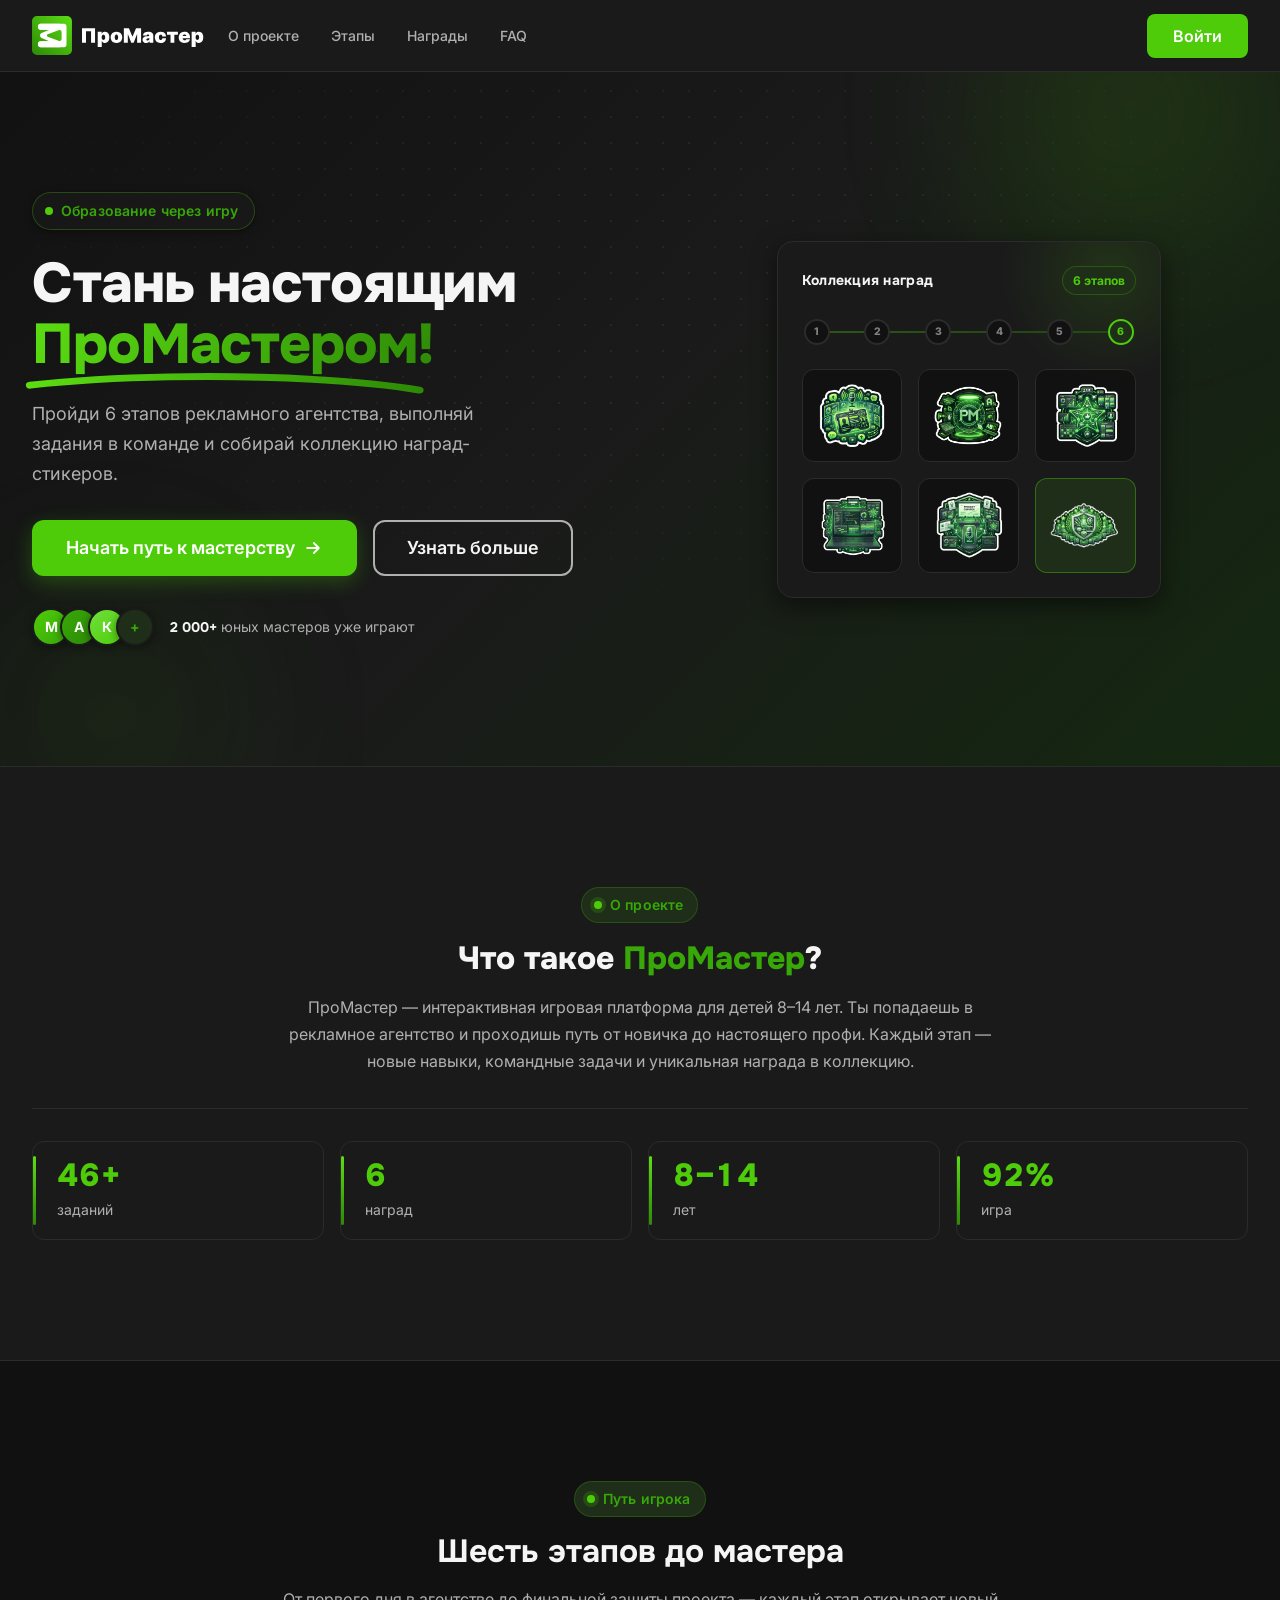
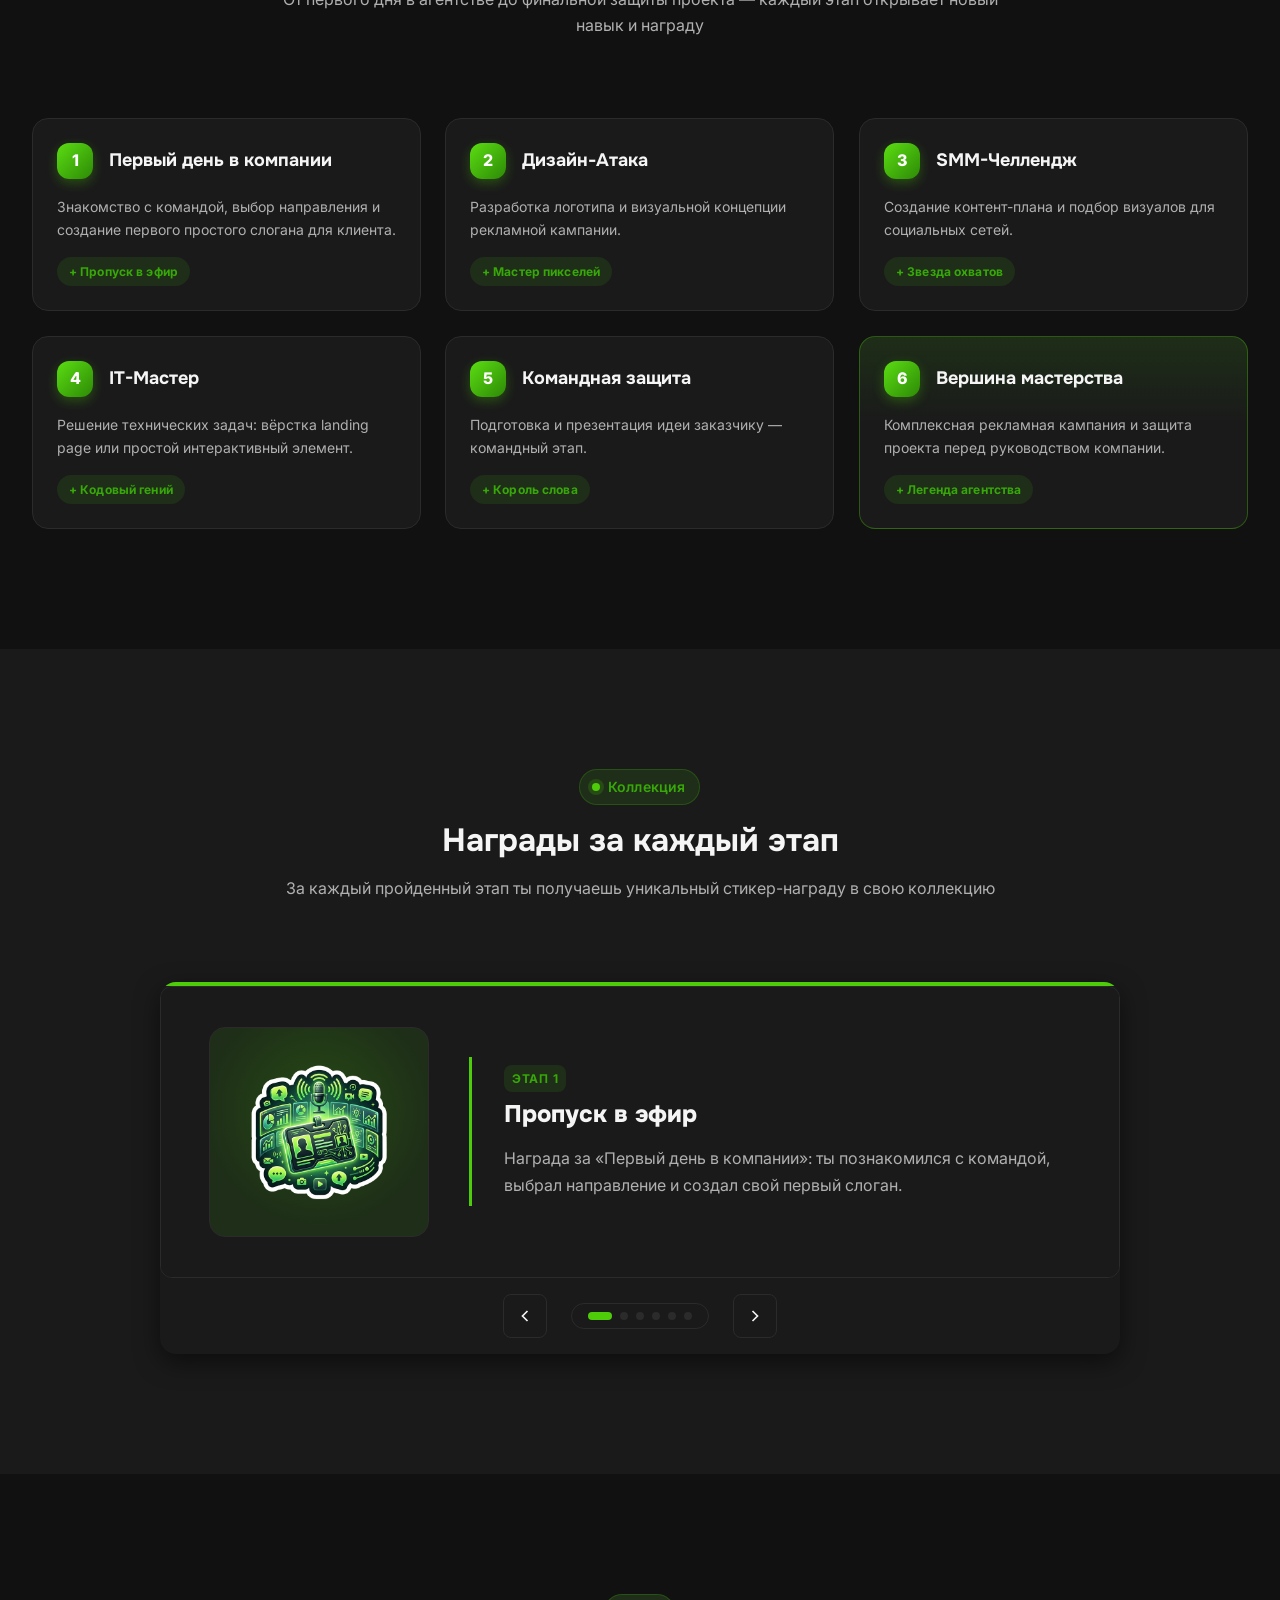
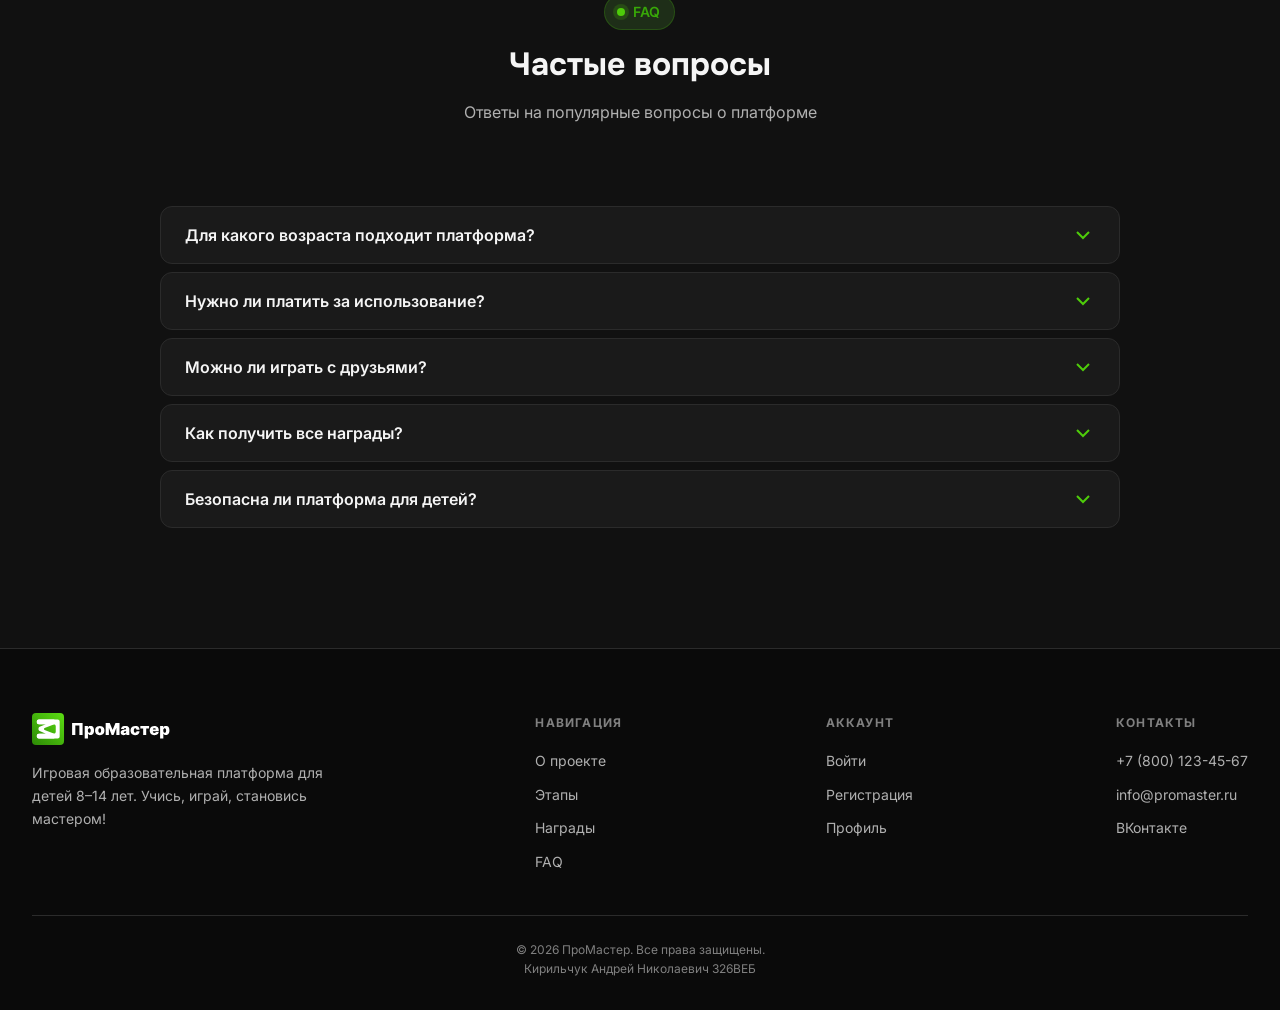
==== index.html @ 45073637 "fix: верстка" ====
<!DOCTYPE html>
<html lang="ru">
<head>
  <meta charset="UTF-8">
  <meta name="viewport" content="width=device-width, initial-scale=1.0">
  <link rel="icon" href="assets/images/favicon.svg" type="image/svg+xml">
  <title>ПроМастер — Игровая образовательная платформа</title>
  <link rel="stylesheet" href="css/style.css">
</head>
<body>

  <!-- Header -->
  <header class="header">
    <div class="container header__inner">
      <a href="index.html" class="header__logo">
        <img src="assets/images/logo.svg" alt="ПроМастер" class="header__logo-img" width="172" height="40">
      </a>

      <button class="burger" aria-label="Открыть меню">
        <span></span><span></span><span></span>
      </button>

      <nav class="header__nav">
        <ul class="header__nav-list">
          <li><a href="#about" class="header__nav-link">О проекте</a></li>
          <li><a href="#stages" class="header__nav-link">Этапы</a></li>
          <li><a href="#awards" class="header__nav-link">Награды</a></li>
          <li><a href="#faq" class="header__nav-link">FAQ</a></li>
        </ul>
        <div class="header__actions">
          <a href="login.html" class="btn btn--primary">Войти</a>
        </div>
      </nav>
    </div>
  </header>

  <!-- Hero -->
  <section class="hero">
    <div class="hero__bg" aria-hidden="true">
      <span class="hero__glow hero__glow--1"></span>
      <span class="hero__glow hero__glow--2"></span>
      <span class="hero__grid"></span>
    </div>
    <div class="container hero__inner">
      <div class="hero__content">
        <span class="hero__label animate-fade-in-up">
          <span class="hero__label-dot"></span>
          Образование через игру
        </span>
        <h1 class="hero__title animate-fade-in-up animate-delay-1">
          Стань настоящим
          <span class="hero__title-accent">
            ПроМастером!
            <svg class="hero__underline" viewBox="0 0 320 24" fill="none" xmlns="http://www.w3.org/2000/svg" aria-hidden="true" preserveAspectRatio="none">
              <path d="M5 15.5C72 6 158 4.5 230 9.5c30 2.1 60 5.5 85 11" stroke="url(#heroLine)" stroke-width="7" stroke-linecap="round"/>
              <defs>
                <linearGradient id="heroLine" x1="5" y1="12" x2="315" y2="12" gradientUnits="userSpaceOnUse">
                  <stop stop-color="#5BDD12"/>
                  <stop offset="1" stop-color="#2D8A06"/>
                </linearGradient>
              </defs>
            </svg>
          </span>
        </h1>
        <p class="hero__subtitle animate-fade-in-up animate-delay-2">Пройди 6 этапов рекламного агентства, выполняй задания в команде и собирай коллекцию наград-стикеров.</p>
        <div class="hero__cta animate-fade-in-up animate-delay-3">
          <a href="register.html" class="btn btn--primary btn--lg btn--shine">
            Начать путь к мастерству
            <svg class="btn__arrow" width="20" height="20" viewBox="0 0 24 24" fill="none" stroke="currentColor" stroke-width="2.2" stroke-linecap="round" stroke-linejoin="round"><path d="M5 12h14M13 6l6 6-6 6"/></svg>
          </a>
          <a href="#about" class="btn btn--outline-dark btn--lg">Узнать больше</a>
        </div>
        <div class="hero__trust animate-fade-in-up animate-delay-4">
          <div class="hero__avatars">
            <span class="hero__avatar" style="--i:0">М</span>
            <span class="hero__avatar" style="--i:1">А</span>
            <span class="hero__avatar" style="--i:2">К</span>
            <span class="hero__avatar" style="--i:3">+</span>
          </div>
          <p class="hero__trust-text"><strong>2 000+</strong> юных мастеров уже играют</p>
        </div>
      </div>

      <div class="hero__visual animate-fade-in-up animate-delay-3">
        <div class="hero-showcase" aria-hidden="true">
          <div class="hero-showcase__frame">
            <div class="hero-showcase__head">
              <span class="hero-showcase__label">Коллекция наград</span>
              <span class="hero-showcase__meta">6 этапов</span>
            </div>

            <div class="hero-showcase__path">
              <span class="hero-showcase__step">1</span>
              <span class="hero-showcase__step">2</span>
              <span class="hero-showcase__step">3</span>
              <span class="hero-showcase__step">4</span>
              <span class="hero-showcase__step">5</span>
              <span class="hero-showcase__step hero-showcase__step--final">6</span>
            </div>

            <div class="hero-showcase__grid">
              <div class="hero-showcase__item" style="--i:0">
                <img src="assets/rewards/broadcast-pass.png" alt="Пропуск в эфир" width="72" height="72">
              </div>
              <div class="hero-showcase__item" style="--i:1">
                <img src="assets/rewards/design-attack.png" alt="Мастер пикселей" width="72" height="72">
              </div>
              <div class="hero-showcase__item" style="--i:2">
                <img src="assets/rewards/smm-challenge.png" alt="Звезда охватов" width="72" height="72">
              </div>
              <div class="hero-showcase__item" style="--i:3">
                <img src="assets/rewards/it-master.png" alt="Кодовый гений" width="72" height="72">
              </div>
              <div class="hero-showcase__item" style="--i:4">
                <img src="assets/rewards/team-defanse.png" alt="Король слова" width="72" height="72">
              </div>
              <div class="hero-showcase__item hero-showcase__item--featured" style="--i:5">
                <img src="assets/rewards/pinnacle-master.png" alt="Легенда агентства" width="72" height="72">
              </div>
            </div>
          </div>
        </div>
      </div>
    </div>
  </section>

  <!-- About -->
  <section class="section about" id="about">
    <div class="container about__inner">
      <div class="section__header section__header--center about__header">
        <span class="eyebrow" data-reveal>
          <span class="eyebrow__dot"></span>
          О проекте
        </span>
        <h2 class="about__title" data-reveal>Что такое <span class="text-accent">ПроМастер</span>?</h2>
        <p class="about__text" data-reveal>ПроМастер — интерактивная игровая платформа для детей 8–14 лет. Ты попадаешь в рекламное агентство и проходишь путь от новичка до настоящего профи. Каждый этап — новые навыки, командные задачи и уникальная награда в коллекцию.</p>
      </div>
      <div class="about__stats">
        <div class="about__stat" data-reveal>
          <span class="about__stat-value" data-count="50" data-suffix="+">0</span>
          <span class="about__stat-label">заданий</span>
        </div>
        <div class="about__stat" data-reveal style="--d:1">
          <span class="about__stat-value" data-count="6">0</span>
          <span class="about__stat-label">наград</span>
        </div>
        <div class="about__stat" data-reveal style="--d:2">
          <span class="about__stat-value">8–14</span>
          <span class="about__stat-label">лет</span>
        </div>
        <div class="about__stat" data-reveal style="--d:3">
          <span class="about__stat-value" data-count="100" data-suffix="%">0</span>
          <span class="about__stat-label">игра</span>
        </div>
      </div>
    </div>
  </section>

  <!-- Stages -->
  <section class="section" id="stages">
    <div class="container">
      <div class="section__header section__header--center">
        <span class="eyebrow" data-reveal>
          <span class="eyebrow__dot"></span>
          Путь игрока
        </span>
        <h2 class="section__title" data-reveal>Шесть этапов до мастера</h2>
        <p class="section__subtitle" data-reveal>От первого дня в агентстве до финальной защиты проекта — каждый этап открывает новый навык и награду</p>
      </div>

      <div class="stages__grid">
        <article class="stage-card" data-reveal style="--d:0">
          <div class="stage-card__head">
            <span class="stage-card__number">1</span>
            <h3 class="stage-card__title">Первый день в компании</h3>
          </div>
          <p class="stage-card__text">Знакомство с командой, выбор направления и создание первого простого слогана для клиента.</p>
          <span class="stage-card__reward">+ Пропуск в эфир</span>
        </article>
        <article class="stage-card" data-reveal style="--d:1">
          <div class="stage-card__head">
            <span class="stage-card__number">2</span>
            <h3 class="stage-card__title">Дизайн-Атака</h3>
          </div>
          <p class="stage-card__text">Разработка логотипа и визуальной концепции рекламной кампании.</p>
          <span class="stage-card__reward">+ Мастер пикселей</span>
        </article>
        <article class="stage-card" data-reveal style="--d:2">
          <div class="stage-card__head">
            <span class="stage-card__number">3</span>
            <h3 class="stage-card__title">SMM-Челлендж</h3>
          </div>
          <p class="stage-card__text">Создание контент-плана и подбор визуалов для социальных сетей.</p>
          <span class="stage-card__reward">+ Звезда охватов</span>
        </article>
        <article class="stage-card" data-reveal style="--d:3">
          <div class="stage-card__head">
            <span class="stage-card__number">4</span>
            <h3 class="stage-card__title">IT-Мастер</h3>
          </div>
          <p class="stage-card__text">Решение технических задач: вёрстка landing page или простой интерактивный элемент.</p>
          <span class="stage-card__reward">+ Кодовый гений</span>
        </article>
        <article class="stage-card" data-reveal style="--d:4">
          <div class="stage-card__head">
            <span class="stage-card__number">5</span>
            <h3 class="stage-card__title">Командная защита</h3>
          </div>
          <p class="stage-card__text">Подготовка и презентация идеи заказчику — командный этап.</p>
          <span class="stage-card__reward">+ Король слова</span>
        </article>
        <article class="stage-card stage-card--final" data-reveal style="--d:5">
          <div class="stage-card__head">
            <span class="stage-card__number">6</span>
            <h3 class="stage-card__title">Вершина мастерства</h3>
          </div>
          <p class="stage-card__text">Комплексная рекламная кампания и защита проекта перед руководством компании.</p>
          <span class="stage-card__reward">+ Легенда агентства</span>
        </article>
      </div>
    </div>
  </section>

  <!-- Awards slider -->
  <section class="section awards" id="awards">
    <div class="container">
      <div class="section__header section__header--center">
        <span class="eyebrow" data-reveal>
          <span class="eyebrow__dot"></span>
          Коллекция
        </span>
        <h2 class="section__title" data-reveal>Награды за каждый этап</h2>
        <p class="section__subtitle" data-reveal>За каждый пройденный этап ты получаешь уникальный стикер-награду в свою коллекцию</p>
      </div>

      <div class="awards__frame">
        <div class="awards__slider">
          <div class="awards__track">
          <div class="award-slide">
            <div class="award-slide__sticker">
              <img src="assets/rewards/broadcast-pass.png" alt="Пропуск в эфир" class="award-slide__image" width="160" height="160">
            </div>
            <div class="award-slide__content">
              <span class="award-slide__label">Этап 1</span>
              <h3 class="award-slide__title">Пропуск в эфир</h3>
              <p class="award-slide__desc">Награда за «Первый день в компании»: ты познакомился с командой, выбрал направление и создал свой первый слоган.</p>
            </div>
          </div>
          <div class="award-slide">
            <div class="award-slide__sticker">
              <img src="assets/rewards/design-attack.png" alt="Мастер пикселей" class="award-slide__image" width="160" height="160">
            </div>
            <div class="award-slide__content">
              <span class="award-slide__label">Этап 2</span>
              <h3 class="award-slide__title">Мастер пикселей</h3>
              <p class="award-slide__desc">Награда за «Дизайн-Атаку»: логотип готов, визуальная концепция кампании собрана — ты настоящий дизайнер!</p>
            </div>
          </div>
          <div class="award-slide">
            <div class="award-slide__sticker">
              <img src="assets/rewards/smm-challenge.png" alt="Звезда охватов" class="award-slide__image" width="160" height="160">
            </div>
            <div class="award-slide__content">
              <span class="award-slide__label">Этап 3</span>
              <h3 class="award-slide__title">Звезда охватов</h3>
              <p class="award-slide__desc">Награда за «SMM-Челлендж»: контент-план составлен, визуалы подобраны — соцсети клиента в надёжных руках.</p>
            </div>
          </div>
          <div class="award-slide">
            <div class="award-slide__sticker">
              <img src="assets/rewards/it-master.png" alt="Кодовый гений" class="award-slide__image" width="160" height="160">
            </div>
            <div class="award-slide__content">
              <span class="award-slide__label">Этап 4</span>
              <h3 class="award-slide__title">Кодовый гений</h3>
              <p class="award-slide__desc">Награда за «IT-Мастер»: landing page свёрстан или интерактив работает — техническая задача выполнена на отлично.</p>
            </div>
          </div>
          <div class="award-slide">
            <div class="award-slide__sticker">
              <img src="assets/rewards/team-defanse.png" alt="Король слова" class="award-slide__image" width="160" height="160">
            </div>
            <div class="award-slide__content">
              <span class="award-slide__label">Этап 5</span>
              <h3 class="award-slide__title">Король слова</h3>
              <p class="award-slide__desc">Награда за «Командную защиту»: идея представлена заказчику уверенно и убедительно — команда гордится тобой!</p>
            </div>
          </div>
          <div class="award-slide">
            <div class="award-slide__sticker">
              <img src="assets/rewards/pinnacle-master.png" alt="Легенда агентства" class="award-slide__image" width="160" height="160">
            </div>
            <div class="award-slide__content">
              <span class="award-slide__label">Этап 6</span>
              <h3 class="award-slide__title">Легенда агентства</h3>
              <p class="award-slide__desc">Главная награда за «Вершину мастерства»: комплексная кампания защищена — ты настоящий профи агентства!</p>
            </div>
          </div>
        </div>
        </div>

        <div class="awards__controls">
          <button class="awards__btn awards__btn--prev" aria-label="Предыдущая награда">
            <svg width="20" height="20" viewBox="0 0 24 24" fill="none" stroke="currentColor" stroke-width="2"><path d="M15 18l-6-6 6-6"/></svg>
          </button>
          <div class="awards__dots">
            <button class="awards__dot active" aria-label="Награда 1"></button>
            <button class="awards__dot" aria-label="Награда 2"></button>
            <button class="awards__dot" aria-label="Награда 3"></button>
            <button class="awards__dot" aria-label="Награда 4"></button>
            <button class="awards__dot" aria-label="Награда 5"></button>
            <button class="awards__dot" aria-label="Награда 6"></button>
          </div>
          <button class="awards__btn awards__btn--next" aria-label="Следующая награда">
            <svg width="20" height="20" viewBox="0 0 24 24" fill="none" stroke="currentColor" stroke-width="2"><path d="M9 18l6-6-6-6"/></svg>
          </button>
        </div>
      </div>
    </div>
  </section>

  <!-- FAQ -->
  <section class="section" id="faq">
    <div class="container">
      <div class="section__header section__header--center">
        <span class="eyebrow" data-reveal>
          <span class="eyebrow__dot"></span>
          FAQ
        </span>
        <h2 class="section__title" data-reveal>Частые вопросы</h2>
        <p class="section__subtitle" data-reveal>Ответы на популярные вопросы о платформе</p>
      </div>
      <div class="faq__list">
        <div class="faq__item">
          <button class="faq__question">
            Для какого возраста подходит платформа?
            <svg class="faq__icon" viewBox="0 0 24 24" fill="none" stroke="currentColor" stroke-width="2"><path d="M6 9l6 6 6-6"/></svg>
          </button>
          <div class="faq__answer">
            <div class="faq__answer-inner">ПроМастер разработан для детей от 8 до 14 лет. Задания адаптированы под разный уровень сложности.</div>
          </div>
        </div>
        <div class="faq__item">
          <button class="faq__question">
            Нужно ли платить за использование?
            <svg class="faq__icon" viewBox="0 0 24 24" fill="none" stroke="currentColor" stroke-width="2"><path d="M6 9l6 6 6-6"/></svg>
          </button>
          <div class="faq__answer">
            <div class="faq__answer-inner">Базовый доступ бесплатный — все 6 этапов и награды доступны без оплаты. Дополнительные материалы могут быть платными.</div>
          </div>
        </div>
        <div class="faq__item">
          <button class="faq__question">
            Можно ли играть с друзьями?
            <svg class="faq__icon" viewBox="0 0 24 24" fill="none" stroke="currentColor" stroke-width="2"><path d="M6 9l6 6 6-6"/></svg>
          </button>
          <div class="faq__answer">
            <div class="faq__answer-inner">Да! Вы можете соревноваться с друзьями, сравнивать коллекции наград и проходить этапы вместе.</div>
          </div>
        </div>
        <div class="faq__item">
          <button class="faq__question">
            Как получить все награды?
            <svg class="faq__icon" viewBox="0 0 24 24" fill="none" stroke="currentColor" stroke-width="2"><path d="M6 9l6 6 6-6"/></svg>
          </button>
          <div class="faq__answer">
            <div class="faq__answer-inner">Пройдите все 6 этапов и выполните финальное задание. За каждый этап вы получаете уникальную награду-стикер.</div>
          </div>
        </div>
        <div class="faq__item">
          <button class="faq__question">
            Безопасна ли платформа для детей?
            <svg class="faq__icon" viewBox="0 0 24 24" fill="none" stroke="currentColor" stroke-width="2"><path d="M6 9l6 6 6-6"/></svg>
          </button>
          <div class="faq__answer">
            <div class="faq__answer-inner">Абсолютно. Мы не собираем лишних данных, весь контент проверен педагогами, а общение модерируется.</div>
          </div>
        </div>
      </div>
    </div>
  </section>

  <!-- Footer -->
  <footer class="footer">
    <div class="container">
      <div class="footer__inner">
        <div class="footer__brand">
          <a href="index.html" class="footer__logo">
            <img src="assets/images/logo.svg" alt="ПроМастер" class="footer__logo-img" width="138" height="32">
          </a>
          <p class="footer__desc">Игровая образовательная платформа для детей 8–14 лет. Учись, играй, становись мастером!</p>
        </div>
        <div class="footer__col">
          <div class="footer__heading">Навигация</div>
          <ul class="footer__links">
            <li><a href="index.html#about" class="footer__link">О проекте</a></li>
            <li><a href="index.html#stages" class="footer__link">Этапы</a></li>
            <li><a href="index.html#awards" class="footer__link">Награды</a></li>
            <li><a href="index.html#faq" class="footer__link">FAQ</a></li>
          </ul>
        </div>
        <div class="footer__col">
          <div class="footer__heading">Аккаунт</div>
          <ul class="footer__links">
            <li><a href="login.html" class="footer__link">Войти</a></li>
            <li><a href="register.html" class="footer__link">Регистрация</a></li>
            <li><a href="profile.html" class="footer__link">Профиль</a></li>
          </ul>
        </div>
        <div class="footer__col">
          <div class="footer__heading">Контакты</div>
          <ul class="footer__links footer__contacts">
            <li><a href="tel:+78001234567" class="footer__link">+7 (800) 123-45-67</a></li>
            <li><a href="mailto:info@promaster.ru" class="footer__link">info@promaster.ru</a></li>
            <li><a href="#" class="footer__link">ВКонтакте</a></li>
          </ul>
        </div>
      </div>
      <div class="footer__bottom">
        <p class="footer__copyright">&copy; 2026 ПроМастер. Все права защищены.</p>
        <p class="footer__author">Кирильчук Андрей Николаевич 326ВЕБ</p>
      </div>
    </div>
  </footer>

  <script src="js/header.js"></script>
  <script src="js/main.js"></script>
</body>
</html>
---- css/style.css ----
﻿@import url('https://fonts.googleapis.com/css2?family=Inter:wght@400;500;600&family=Onest:wght@600;700;800&display=swap');

/* ===== variables.css ===== */
:root {
  /* Brand — inspired by pro.firpo.ru */
  --color-primary: #4ECC0A;
  --color-primary-dark: #38A808;
  --color-primary-darker: #2D8A06;
  --color-primary-light: #1E2E18;
  --color-primary-muted: #C5EDAB;

  --color-secondary: #1A1A1A;
  --color-dark: #1A1A1A;
  --color-dark-soft: #2B2B2B;
  --color-dark-muted: #3D3D3D;

  /* Legacy aliases */
  --color-green: #4ECC0A;
  --color-accent: #2D8A06;
  --color-accent-hover: #1F6B04;
  --color-purple: #5B8C3E;

  --color-admin-green: #4ECC0A;

  /* Theme */
  --bg-body: #111111;
  --bg-card: #1A1A1A;
  --bg-hero: linear-gradient(135deg, #111111 0%, #1A1A1A 50%, #142810 100%);
  --bg-dark-section: #0A0A0A;
  --text-primary: #F5F5F5;
  --text-secondary: #B0B0B0;
  --text-muted: #808080;
  --text-on-primary: #FFFFFF;
  --text-on-dark: #FFFFFF;
  --border-color: #2B2B2B;
  --border-dark: #2B2B2B;
  --shadow-sm: 0 2px 8px rgba(0, 0, 0, 0.4);
  --shadow-md: 0 8px 24px rgba(0, 0, 0, 0.5);
  --shadow-lg: 0 16px 48px rgba(0, 0, 0, 0.6);
  --shadow-green: 0 8px 24px rgba(78, 204, 10, 0.2);
  --header-bg: #1A1A1A;
  --overlay: rgba(26, 26, 26, 0.55);

  /* Spacing (8px grid) */
  --space-1: 8px;
  --space-2: 16px;
  --space-3: 24px;
  --space-4: 32px;
  --space-5: 40px;
  --space-6: 48px;
  --space-8: 64px;
  --space-10: 80px;
  --section-gap: 120px;

  /* Border radius */
  --radius-sm: 8px;
  --radius-md: 12px;
  --radius-lg: 16px;
  --radius-full: 9999px;

  /* Typography */
  --font-family-body: 'Inter', system-ui, -apple-system, sans-serif;
  --font-family-heading: 'Onest', 'Inter', system-ui, sans-serif;
  --font-family: var(--font-family-body);
  --font-size-xs: 0.75rem;
  --font-size-sm: 0.875rem;
  --font-size-base: 1rem;
  --font-size-lg: 1.125rem;
  --font-size-xl: 1.25rem;
  --font-size-2xl: 1.5rem;
  --font-size-3xl: 2rem;
  --font-size-4xl: 2.5rem;
  --font-size-5xl: 3rem;

  /* Transitions */
  --transition: all 0.3s ease;

  /* Layout */
  --container-max: 1440px;
  --header-height: 72px;
  --sidebar-width: 260px;
}

/* ===== base.css ===== */

*,
*::before,
*::after {
  box-sizing: border-box;
  margin: 0;
  padding: 0;
}

html {
  scroll-behavior: smooth;
  font-size: 16px;
  -webkit-text-size-adjust: 100%;
}

body {
  font-family: var(--font-family-body);
  font-size: var(--font-size-base);
  line-height: 1.6;
  color: var(--text-primary);
  background-color: var(--bg-body);
  transition: background-color 0.3s ease, color 0.3s ease;
  overflow-x: hidden;
  min-height: 100vh;
}

img,
svg {
  display: block;
  max-width: 100%;
  height: auto;
}

a {
  color: var(--color-primary);
  text-decoration: none;
  transition: var(--transition);
}

a:hover {
  color: var(--color-primary-dark);
}

ul,
ol {
  list-style: none;
}

button {
  font-family: inherit;
  cursor: pointer;
  border: none;
  background: none;
}

input,
textarea,
select {
  font-family: inherit;
  font-size: inherit;
}

h1, h2, h3, h4, h5, h6,
[class$="__title"],
[class*="__stat-value"],
[class*="__level"],
[class*="__logo"],
[class*="__greeting"],
[class*="__chip"],
.hero__trust-text strong {
  font-family: var(--font-family-heading);
}

h1, h2, h3, h4, h5, h6 {
  line-height: 1.2;
  font-weight: 700;
}

h1 { font-size: var(--font-size-4xl); }
h2 { font-size: var(--font-size-3xl); }
h3 { font-size: var(--font-size-2xl); }
h4 { font-size: var(--font-size-xl); }

.container {
  width: 100%;
  max-width: var(--container-max);
  margin-left: auto;
  margin-right: auto;
  padding-left: var(--space-2);
  padding-right: var(--space-2);
}

@media (min-width: 768px) {
  .container {
    padding-left: var(--space-3);
    padding-right: var(--space-3);
  }
}

@media (min-width: 1024px) {
  .container {
    padding-left: var(--space-4);
    padding-right: var(--space-4);
  }
}

.section {
  padding-top: var(--section-gap);
  padding-bottom: var(--section-gap);
}

.section__title {
  text-align: center;
  margin-bottom: var(--space-2);
  color: var(--text-primary);
}

.section__subtitle {
  text-align: center;
  color: var(--text-secondary);
  margin-bottom: var(--space-5);
  max-width: 720px;
  margin-left: auto;
  margin-right: auto;
}

.section__header {
  width: 100%;
  margin-bottom: var(--space-5);
}

.sr-only {
  position: absolute;
  width: 1px;
  height: 1px;
  padding: 0;
  margin: -1px;
  overflow: hidden;
  clip: rect(0, 0, 0, 0);
  white-space: nowrap;
  border: 0;
}

@keyframes fadeInUp {
  from {
    opacity: 0;
    transform: translateY(32px);
  }
  to {
    opacity: 1;
    transform: translateY(0);
  }
}

@keyframes fadeIn {
  from { opacity: 0; }
  to { opacity: 1; }
}

@keyframes slideInLeft {
  from {
    opacity: 0;
    transform: translateX(-24px);
  }
  to {
    opacity: 1;
    transform: translateX(0);
  }
}

.animate-fade-in-up {
  animation: fadeInUp 0.8s ease forwards;
}

.animate-delay-1 { animation-delay: 0.15s; opacity: 0; }
.animate-delay-2 { animation-delay: 0.3s; opacity: 0; }
.animate-delay-3 { animation-delay: 0.45s; opacity: 0; }
.animate-delay-4 { animation-delay: 0.6s; opacity: 0; }

/* Section header centering helper */
.section__header--center {
  display: flex;
  flex-direction: column;
  align-items: center;
  text-align: center;
}

/* Eyebrow label вЂ” reused across sections for rhythm */
.eyebrow {
  display: inline-flex;
  align-items: center;
  gap: var(--space-1);
  margin-bottom: var(--space-2);
  padding: 6px 14px 6px 12px;
  border-radius: var(--radius-full);
  background-color: var(--color-primary-light);
  border: 1px solid color-mix(in srgb, var(--color-primary) 22%, transparent);
  font-size: var(--font-size-sm);
  font-weight: 600;
  letter-spacing: 0.01em;
  color: var(--color-primary-dark);
}

.eyebrow__dot {
  width: 8px;
  height: 8px;
  border-radius: var(--radius-full);
  background-color: var(--color-primary);
  box-shadow: 0 0 0 4px color-mix(in srgb, var(--color-primary) 18%, transparent);
}

/* Brand accent text */
.text-accent {
  color: var(--color-primary-dark);
}

/* Scroll reveal */
[data-reveal] {
  opacity: 0;
  transform: translateY(22px);
  transition: opacity 0.7s cubic-bezier(0.22, 1, 0.36, 1),
              transform 0.7s cubic-bezier(0.22, 1, 0.36, 1);
  transition-delay: calc(var(--d, 0) * 70ms);
  will-change: opacity, transform;
}

[data-reveal].is-visible {
  opacity: 1;
  transform: translateY(0);
}

@media (prefers-reduced-motion: reduce) {
  *,
  *::before,
  *::after {
    animation-duration: 0.001ms !important;
    animation-iteration-count: 1 !important;
    transition-duration: 0.001ms !important;
    scroll-behavior: auto !important;
  }

  [data-reveal] {
    opacity: 1;
    transform: none;
  }
}

/* ===== components.css ===== */
/* Buttons */
.btn {
  display: inline-flex;
  align-items: center;
  justify-content: center;
  gap: var(--space-1);
  padding: var(--space-1) var(--space-3);
  min-height: 44px;
  min-width: 44px;
  border-radius: var(--radius-sm);
  font-size: var(--font-size-base);
  font-weight: 600;
  line-height: 1;
  transition: var(--transition);
  cursor: pointer;
  border: 2px solid transparent;
  white-space: nowrap;
}

.btn--primary {
  background-color: var(--color-primary);
  color: var(--text-on-primary);
}

.btn--primary:hover {
  background-color: var(--color-primary-dark);
  color: var(--text-on-primary);
}

.btn--accent,
.btn--secondary-green {
  background-color: var(--color-primary-darker);
  color: var(--text-on-primary);
}

.btn--accent:hover,
.btn--secondary-green:hover {
  background-color: var(--color-accent-hover);
  color: var(--text-on-primary);
}

.btn--dark {
  background-color: var(--color-dark);
  color: var(--text-on-dark);
}

.btn--dark:hover {
  background-color: var(--color-dark-soft);
  color: var(--text-on-dark);
}

.btn--outline {
  background: var(--color-secondary);
  border-color: var(--color-primary);
  color: var(--color-primary);
}

.btn--outline:hover {
  background-color: var(--color-primary-light);
  border-color: var(--color-primary-dark);
  color: var(--color-primary-dark);
}

.btn--outline-dark {
  background: transparent;
  border-color: var(--text-secondary);
  color: var(--text-primary);
}

.btn--outline-dark:hover {
  background-color: var(--color-primary-dark);
  border-color: var(--color-primary-dark);
  color: var(--text-on-primary);
}

.btn--ghost {
  background: transparent;
  color: var(--text-secondary);
}

.btn--ghost:hover {
  color: var(--color-primary);
  background-color: var(--color-primary-light);
}

.btn--lg {
  padding: var(--space-2) var(--space-4);
  font-size: var(--font-size-lg);
  border-radius: var(--radius-md);
}

/* Arrow micro-interaction */
.btn__arrow {
  transition: transform 0.3s cubic-bezier(0.22, 1, 0.36, 1);
}

.btn:hover .btn__arrow {
  transform: translateX(4px);
}

/* Primary CTA: lift + brand glow + light sweep */
.btn--primary.btn--lg {
  position: relative;
  overflow: hidden;
  box-shadow: 0 6px 20px rgba(78, 204, 10, 0.28);
}

.btn--primary.btn--lg:hover {
  transform: translateY(-2px);
  box-shadow: 0 12px 30px rgba(78, 204, 10, 0.38);
}

.btn--primary.btn--lg:active {
  transform: translateY(0);
}

.btn--shine::after {
  content: '';
  position: absolute;
  top: 0;
  left: -120%;
  width: 60%;
  height: 100%;
  background: linear-gradient(100deg, transparent, rgba(255, 255, 255, 0.45), transparent);
  transform: skewX(-18deg);
  transition: left 0.6s ease;
  pointer-events: none;
}

.btn--shine:hover::after {
  left: 140%;
}

.btn--sm {
  padding: 6px var(--space-2);
  font-size: var(--font-size-sm);
  min-height: 36px;
}

.btn--admin {
  background-color: var(--color-primary);
  color: var(--text-on-primary);
}

.btn--admin:hover {
  background-color: var(--color-primary-dark);
  color: var(--text-on-primary);
}

/* Cards */
.card {
  background-color: var(--bg-card);
  border-radius: var(--radius-md);
  border: 1px solid var(--border-color);
  box-shadow: var(--shadow-sm);
  transition: var(--transition);
  overflow: hidden;
}

.card:hover {
  transform: translateY(-4px);
  box-shadow: var(--shadow-md);
}

/* Form elements */
.form-group {
  margin-bottom: var(--space-2);
}

.form-label {
  display: block;
  margin-bottom: var(--space-1);
  font-weight: 600;
  font-size: var(--font-size-sm);
  color: var(--text-primary);
}

.form-input {
  width: 100%;
  padding: var(--space-1) var(--space-2);
  min-height: 44px;
  border: 2px solid var(--border-color);
  border-radius: var(--radius-sm);
  background-color: var(--bg-card);
  color: var(--text-primary);
  transition: var(--transition);
}

.form-input:focus {
  outline: none;
  border-color: var(--color-primary);
  box-shadow: 0 0 0 3px rgba(78, 204, 10, 0.15);
}

.form-input--accent:focus {
  border-color: var(--color-primary-dark);
  box-shadow: 0 0 0 3px rgba(78, 204, 10, 0.2);
}

.form-input::placeholder {
  color: var(--text-muted);
}

/* Badge */
.badge {
  display: inline-flex;
  align-items: center;
  padding: 4px var(--space-1);
  border-radius: var(--radius-full);
  font-size: var(--font-size-xs);
  font-weight: 600;
}

.badge--green {
  background-color: rgba(78, 204, 10, 0.12);
  color: var(--color-primary-dark);
}

.badge--orange,
.badge--muted {
  background-color: rgba(26, 26, 26, 0.08);
  color: var(--color-dark-muted);
}

.badge--purple {
  background-color: rgba(91, 140, 62, 0.15);
  color: #5B8C3E;
}

.badge--admin {
  background-color: rgba(78, 204, 10, 0.15);
  color: var(--color-admin-green);
}

/* Modal */
.modal-overlay {
  position: fixed;
  inset: 0;
  background-color: var(--overlay);
  z-index: 1000;
  display: flex;
  align-items: center;
  justify-content: center;
  padding: var(--space-2);
  opacity: 0;
  visibility: hidden;
  transition: var(--transition);
}

.modal-overlay.active {
  opacity: 1;
  visibility: visible;
}

.modal {
  background-color: var(--bg-card);
  border-radius: var(--radius-lg);
  padding: var(--space-4);
  width: 100%;
  max-width: 480px;
  box-shadow: var(--shadow-lg);
  transform: translateY(16px);
  transition: var(--transition);
  position: relative;
}

.modal-overlay.active .modal {
  transform: translateY(0);
}

.modal__close {
  position: absolute;
  top: var(--space-2);
  right: var(--space-2);
  width: 44px;
  height: 44px;
  display: flex;
  align-items: center;
  justify-content: center;
  border-radius: var(--radius-sm);
  color: var(--text-muted);
  transition: var(--transition);
}

.modal__close:hover {
  background-color: var(--color-primary-light);
  color: var(--text-primary);
}

.modal__title {
  margin-bottom: var(--space-3);
  padding-right: var(--space-5);
}

/* File upload zone */
.file-upload {
  border: 2px dashed var(--border-color);
  border-radius: var(--radius-md);
  padding: var(--space-4);
  text-align: center;
  cursor: pointer;
  transition: var(--transition);
  min-height: 120px;
  display: flex;
  flex-direction: column;
  align-items: center;
  justify-content: center;
  gap: var(--space-1);
}

.file-upload:hover {
  border-color: var(--color-primary);
  background-color: var(--color-primary-light);
}

.file-upload__icon {
  width: 48px;
  height: 48px;
  color: var(--text-muted);
}

.file-upload__text {
  font-size: var(--font-size-sm);
  color: var(--text-secondary);
}

/* Table */
.table-wrapper {
  overflow-x: auto;
  border-radius: var(--radius-md);
  border: 1px solid var(--border-color);
}

.data-table {
  width: 100%;
  border-collapse: collapse;
  background-color: var(--bg-card);
}

.data-table th,
.data-table td {
  padding: var(--space-2);
  text-align: left;
  border-bottom: 1px solid var(--border-color);
}

.data-table th {
  background-color: var(--color-primary-light);
  font-weight: 600;
  font-size: var(--font-size-sm);
  color: var(--text-primary);
  white-space: nowrap;
}

.data-table tr:last-child td {
  border-bottom: none;
}

.data-table tr:hover td {
  background-color: var(--color-primary-light);
}

@media (max-width: 767px) {
  .data-table--responsive thead {
    display: none;
  }

  .data-table--responsive tbody tr {
    display: block;
    margin-bottom: var(--space-2);
    border: 1px solid var(--border-color);
    border-radius: var(--radius-md);
    padding: var(--space-2);
    background-color: var(--bg-card);
  }

  .data-table--responsive tbody td {
    display: flex;
    justify-content: space-between;
    align-items: center;
    padding: var(--space-1) 0;
    border-bottom: 1px solid var(--border-color);
  }

  .data-table--responsive tbody td:last-child {
    border-bottom: none;
  }

  .data-table--responsive tbody td::before {
    content: attr(data-label);
    font-weight: 600;
    font-size: var(--font-size-sm);
    color: var(--text-secondary);
    margin-right: var(--space-2);
  }
}

/* Burger */
.burger {
  display: none;
  flex-direction: column;
  justify-content: center;
  gap: 5px;
  width: 44px;
  height: 44px;
  padding: 10px;
  border-radius: var(--radius-sm);
  transition: var(--transition);
}

.burger span {
  display: block;
  width: 100%;
  height: 2px;
  background-color: var(--text-primary);
  border-radius: 2px;
  transition: var(--transition);
}

.burger.active span:nth-child(1) {
  transform: translateY(7px) rotate(45deg);
}

.burger.active span:nth-child(2) {
  opacity: 0;
}

.burger.active span:nth-child(3) {
  transform: translateY(-7px) rotate(-45deg);
}

@media (max-width: 1023px) {
  .burger {
    display: flex;
  }
}

/* Footer */
.footer {
  padding: var(--space-8) 0 var(--space-4);
  background-color: var(--bg-dark-section);
  border-top: 1px solid var(--border-color);
}

.footer__inner {
  display: flex;
  flex-direction: column;
  gap: var(--space-5);
}

@media (min-width: 768px) {
  .footer__inner {
    flex-direction: row;
    flex-wrap: nowrap;
    justify-content: space-between;
    align-items: flex-start;
    gap: var(--space-4);
  }
}

.footer__brand {
  display: flex;
  flex-direction: column;
  gap: var(--space-2);
  flex: 0 1 auto;
  max-width: 300px;
}

.footer__col {
  flex: 0 0 auto;
}

.footer__logo {
  display: flex;
  align-items: center;
  width: fit-content;
}

.footer__logo img,
.footer__logo-img {
  height: 32px;
  width: auto;
  max-width: 138px;
  object-fit: contain;
  flex-shrink: 0;
  display: block;
  transition: opacity 0.3s ease;
}

.footer__logo:hover img,
.footer__logo:hover .footer__logo-img {
  opacity: 0.88;
}

.footer__desc {
  font-size: var(--font-size-sm);
  color: var(--text-secondary);
  max-width: 300px;
  line-height: 1.65;
}

.footer__contacts {
  margin-bottom: 0;
}

.footer__heading {
  font-weight: 700;
  margin-bottom: var(--space-2);
  font-size: var(--font-size-xs);
  text-transform: uppercase;
  letter-spacing: 0.1em;
  color: var(--text-muted);
}

.footer__links {
  display: flex;
  flex-direction: column;
  gap: var(--space-1);
}

.footer__link {
  color: var(--text-secondary);
  font-size: var(--font-size-sm);
  padding: 5px 0;
  transition: var(--transition);
}

.footer__link:hover {
  color: var(--color-primary);
}

.footer__bottom {
  margin-top: var(--space-5);
  padding-top: var(--space-3);
  border-top: 1px solid var(--border-color);
  text-align: center;
  font-size: var(--font-size-xs);
  color: var(--text-muted);
}

.footer__bottom p {
  margin: 0;
}

.footer__author {
  margin-top: 6px;
}

/* ===== header.css ===== */
/* Unified site header */
.header {
  position: fixed;
  top: 0;
  left: 0;
  right: 0;
  height: var(--header-height);
  background-color: var(--header-bg);
  backdrop-filter: blur(12px);
  border-bottom: 1px solid var(--border-color);
  z-index: 100;
  transition: var(--transition);
}

.header__inner {
  display: flex;
  align-items: center;
  justify-content: space-between;
  height: 100%;
  gap: var(--space-2);
}

.header__logo {
  display: flex;
  align-items: center;
  flex-shrink: 0;
}

.header__logo img,
.header__logo-img {
  height: 40px;
  width: auto;
  max-width: min(172px, 42vw);
  object-fit: contain;
  flex-shrink: 0;
  display: block;
  transition: transform 0.35s cubic-bezier(0.22, 1, 0.36, 1), opacity 0.3s ease;
}

.header__logo:hover img,
.header__logo:hover .header__logo-img {
  transform: scale(1.02);
  opacity: 0.92;
}

.header__nav {
  display: flex;
  align-items: center;
  gap: var(--space-3);
}

.header__nav-list {
  display: flex;
  align-items: center;
  gap: var(--space-2);
}

.header__nav-link {
  font-weight: 500;
  color: var(--text-secondary);
  padding: var(--space-1);
  border-radius: var(--radius-sm);
  transition: var(--transition);
  font-size: var(--font-size-sm);
}

.header__nav-link:hover,
.header__nav-link.active {
  color: var(--color-primary);
  background-color: var(--color-primary-light);
}

.header__actions {
  display: flex;
  align-items: center;
  gap: var(--space-1);
}

.header__profile {
  display: flex;
  align-items: center;
  gap: var(--space-1);
  padding: 4px var(--space-1) 4px 4px;
  border-radius: var(--radius-full);
  transition: var(--transition);
  color: var(--text-primary);
}

.header__profile:hover {
  background-color: var(--color-primary-light);
  color: var(--color-primary);
}

.header__profile-avatar {
  width: 36px;
  height: 36px;
  border-radius: var(--radius-full);
  background: linear-gradient(135deg, var(--color-primary), var(--color-primary-dark));
  display: flex;
  align-items: center;
  justify-content: center;
  color: var(--color-secondary);
  font-weight: 800;
  font-size: var(--font-size-sm);
  flex-shrink: 0;
}

.header__profile-name {
  font-weight: 600;
  font-size: var(--font-size-sm);
}

@media (max-width: 1023px) {
  .header__profile-name {
    display: none;
  }
}

.page-with-header {
  padding-top: var(--header-height);
}

@media (min-width: 1024px) {
  .header__nav {
    position: static;
    flex: 1;
    justify-content: space-between;
    transform: none;
    background: none;
    padding: 0;
    flex-direction: row;
  }
}

@media (max-width: 1023px) {
  .header__nav {
    position: fixed;
    top: var(--header-height);
    left: 0;
    right: 0;
    bottom: 0;
    background-color: var(--bg-card);
    flex-direction: column;
    justify-content: flex-start;
    padding: var(--space-4) var(--space-2);
    gap: var(--space-4);
    transform: translateX(100%);
    transition: transform 0.3s ease;
    z-index: 99;
  }

  .header__nav.open {
    transform: translateX(0);
  }

  .header__nav-list {
    flex-direction: column;
    align-items: stretch;
    width: 100%;
    gap: var(--space-1);
  }

  .header__nav-link {
    display: block;
    padding: var(--space-2);
    font-size: var(--font-size-lg);
    text-align: center;
  }

  .header__actions {
    flex-direction: column;
    width: 100%;
  }

  .header__actions .btn,
  .header__actions .header__profile {
    width: 100%;
    justify-content: center;
  }
}

/* ===== landing.css ===== */
/* Landing вЂ” minimal product style */

/* Softer hero animations */
.hero .animate-fade-in-up {
  animation: landingFadeIn 0.55s ease forwards;
}

.hero .animate-delay-1 { animation-delay: 0.1s; }
.hero .animate-delay-2 { animation-delay: 0.2s; }
.hero .animate-delay-3 { animation-delay: 0.3s; }
.hero .animate-delay-4 { animation-delay: 0.4s; }

@keyframes landingFadeIn {
  from {
    opacity: 0;
    transform: translateY(12px);
  }
  to {
    opacity: 1;
    transform: translateY(0);
  }
}

/* Hero */
.hero {
  position: relative;
  overflow: hidden;
  padding-top: calc(var(--header-height) + var(--space-10));
  padding-bottom: var(--space-10);
  background: var(--bg-hero);
  border-bottom: 1px solid var(--border-color);
}

@media (min-width: 768px) {
  .hero {
    padding-top: calc(var(--header-height) + var(--section-gap));
    padding-bottom: var(--section-gap);
  }
}

/* Layered depth background */
.hero__bg {
  position: absolute;
  inset: 0;
  pointer-events: none;
  z-index: 0;
}

.hero__glow {
  position: absolute;
  border-radius: 50%;
  filter: blur(70px);
  opacity: 0.4;
  will-change: transform;
}

.hero__glow--1 {
  top: -120px;
  right: -80px;
  width: 460px;
  height: 460px;
  background: radial-gradient(circle, rgba(78, 204, 10, 0.45), transparent 70%);
  animation: heroDrift 16s ease-in-out infinite;
}

.hero__glow--2 {
  bottom: -160px;
  left: -100px;
  width: 420px;
  height: 420px;
  background: radial-gradient(circle, rgba(56, 168, 8, 0.3), transparent 70%);
  animation: heroDrift 20s ease-in-out infinite reverse;
}

.hero__grid {
  position: absolute;
  inset: 0;
  background-image: radial-gradient(rgba(255, 255, 255, 0.06) 1px, transparent 1.4px);
  background-size: 26px 26px;
  -webkit-mask-image: radial-gradient(ellipse 70% 60% at 50% 35%, #000 30%, transparent 80%);
  mask-image: radial-gradient(ellipse 70% 60% at 50% 35%, #000 30%, transparent 80%);
}

@keyframes heroDrift {
  0%, 100% { transform: translate(0, 0) scale(1); }
  50% { transform: translate(24px, -20px) scale(1.06); }
}

.hero__inner {
  position: relative;
  z-index: 1;
  display: grid;
  grid-template-columns: 1fr;
  gap: var(--space-6);
  align-items: center;
  width: 100%;
}

@media (min-width: 768px) {
  .hero__inner {
    grid-template-columns: 1.05fr 0.95fr;
    gap: var(--space-5);
    align-items: center;
  }
}

.hero__content {
  text-align: center;
}

@media (min-width: 768px) {
  .hero__content {
    text-align: left;
  }
}

.hero__label {
  display: inline-flex;
  align-items: center;
  gap: var(--space-1);
  padding: 7px 16px 7px 12px;
  border-radius: var(--radius-full);
  background-color: color-mix(in srgb, var(--bg-card) 70%, transparent);
  border: 1px solid color-mix(in srgb, var(--color-primary) 28%, transparent);
  backdrop-filter: blur(6px);
  font-size: var(--font-size-sm);
  font-weight: 600;
  color: var(--color-primary-dark);
  letter-spacing: 0.01em;
  margin-bottom: var(--space-3);
  box-shadow: var(--shadow-sm);
}

.hero__label-dot {
  width: 8px;
  height: 8px;
  border-radius: var(--radius-full);
  background-color: var(--color-primary);
  box-shadow: 0 0 0 0 rgba(78, 204, 10, 0.5);
  animation: heroPulse 2.4s ease-out infinite;
}

@keyframes heroPulse {
  0% { box-shadow: 0 0 0 0 rgba(78, 204, 10, 0.5); }
  70% { box-shadow: 0 0 0 9px rgba(78, 204, 10, 0); }
  100% { box-shadow: 0 0 0 0 rgba(78, 204, 10, 0); }
}

.hero__title {
  font-size: clamp(2.25rem, 6vw, 3.5rem);
  font-weight: 800;
  letter-spacing: -0.02em;
  color: var(--text-primary);
  margin-bottom: var(--space-3);
  line-height: 1.08;
}

.hero__title-accent {
  position: relative;
  display: inline-block;
  background: linear-gradient(118deg, #5BDD12 0%, #2D8A06 100%);
  -webkit-background-clip: text;
  background-clip: text;
  color: transparent;
}

.hero__underline {
  position: absolute;
  left: -2%;
  bottom: -0.32em;
  width: 104%;
  height: 0.42em;
  overflow: visible;
  stroke-dasharray: 360;
  stroke-dashoffset: 360;
  animation: heroDraw 1s cubic-bezier(0.22, 1, 0.36, 1) forwards;
  animation-delay: 0.75s;
}

@keyframes heroDraw {
  to { stroke-dashoffset: 0; }
}

.hero__subtitle {
  font-size: var(--font-size-lg);
  color: var(--text-secondary);
  margin-bottom: var(--space-4);
  max-width: 460px;
  margin-left: auto;
  margin-right: auto;
  line-height: 1.65;
}

@media (min-width: 768px) {
  .hero__subtitle {
    margin-left: 0;
    margin-right: 0;
  }
}

.hero__cta {
  display: flex;
  flex-wrap: wrap;
  gap: var(--space-2);
  justify-content: center;
}

@media (min-width: 768px) {
  .hero__cta {
    justify-content: flex-start;
  }
}

/* Trust row */
.hero__trust {
  display: flex;
  align-items: center;
  justify-content: center;
  gap: var(--space-2);
  margin-top: var(--space-4);
}

@media (min-width: 768px) {
  .hero__trust {
    justify-content: flex-start;
  }
}

.hero__avatars {
  display: flex;
}

.hero__avatar {
  width: 38px;
  height: 38px;
  margin-left: -10px;
  display: flex;
  align-items: center;
  justify-content: center;
  border-radius: var(--radius-full);
  border: 2px solid var(--bg-card);
  background: linear-gradient(135deg, var(--color-primary), var(--color-primary-dark));
  color: #fff;
  font-size: var(--font-size-sm);
  font-weight: 700;
  box-shadow: var(--shadow-sm);
}

.hero__avatar:first-child { margin-left: 0; }
.hero__avatar:nth-child(2) { background: linear-gradient(135deg, #38A808, #2D8A06); }
.hero__avatar:nth-child(3) { background: linear-gradient(135deg, #6FE03A, #4ECC0A); }
.hero__avatar:last-child {
  background: var(--color-primary-light);
  color: var(--color-primary-dark);
}

.hero__trust-text {
  font-size: var(--font-size-sm);
  color: var(--text-secondary);
}

.hero__trust-text strong {
  color: var(--text-primary);
  font-weight: 700;
}

/* Hero visual вЂ” sticker showcase */
.hero__visual {
  position: relative;
  width: 100%;
  min-height: 300px;
  display: flex;
  justify-content: center;
}

.hero-showcase {
  position: relative;
  width: 100%;
  max-width: 400px;
  padding: 12px 8px;
}

.hero-showcase__frame {
  position: relative;
  display: flex;
  flex-direction: column;
  gap: var(--space-3);
  padding: var(--space-3);
  background-color: var(--bg-card);
  border: 1px solid var(--border-color);
  border-radius: var(--radius-lg);
  box-shadow: var(--shadow-md);
  overflow: hidden;
}

.hero-showcase__frame::before {
  content: '';
  position: absolute;
  top: -80px;
  right: -60px;
  width: 220px;
  height: 220px;
  border-radius: 50%;
  background: radial-gradient(circle, rgba(78, 204, 10, 0.14), transparent 70%);
  pointer-events: none;
}

.hero-showcase__head {
  position: relative;
  display: flex;
  align-items: center;
  justify-content: space-between;
  gap: var(--space-2);
}

.hero-showcase__label {
  font-family: var(--font-family-heading);
  font-size: var(--font-size-sm);
  font-weight: 700;
  color: var(--text-primary);
  letter-spacing: 0.02em;
}

.hero-showcase__meta {
  flex-shrink: 0;
  padding: 4px 10px;
  border-radius: var(--radius-full);
  background-color: var(--color-primary-light);
  border: 1px solid color-mix(in srgb, var(--color-primary) 25%, transparent);
  font-size: var(--font-size-xs);
  font-weight: 700;
  color: var(--color-primary);
}

.hero-showcase__path {
  position: relative;
  display: flex;
  align-items: center;
  justify-content: space-between;
  gap: 4px;
  padding: 0 2px;
}

.hero-showcase__path::before {
  content: '';
  position: absolute;
  top: 50%;
  left: 12px;
  right: 12px;
  height: 2px;
  background: linear-gradient(90deg, var(--color-primary), var(--color-primary-darker));
  transform: translateY(-50%);
  opacity: 0.35;
  z-index: 0;
}

.hero-showcase__step {
  position: relative;
  z-index: 1;
  width: 26px;
  height: 26px;
  display: flex;
  align-items: center;
  justify-content: center;
  border-radius: var(--radius-full);
  background-color: var(--bg-body);
  border: 2px solid var(--border-color);
  font-size: 0.65rem;
  font-weight: 800;
  color: var(--text-muted);
}

.hero-showcase__step--final {
  background-color: var(--color-primary-light);
  border-color: var(--color-primary);
  color: var(--color-primary);
}

.hero-showcase__grid {
  display: grid;
  grid-template-columns: repeat(3, 1fr);
  gap: var(--space-2);
}

.hero-showcase__item {
  display: flex;
  align-items: center;
  justify-content: center;
  padding: var(--space-1);
  min-height: 88px;
  border-radius: var(--radius-md);
  background-color: var(--bg-body);
  border: 1px solid var(--border-color);
  animation: heroShowcaseFloat 5.5s ease-in-out infinite;
  animation-delay: calc(var(--i) * 0.35s);
}

.hero-showcase__item--featured {
  border-color: color-mix(in srgb, var(--color-primary) 40%, transparent);
  background-color: var(--color-primary-light);
}

.hero-showcase__item img {
  display: block;
  width: 100%;
  max-width: 72px;
  height: auto;
  object-fit: contain;
}

@keyframes heroShowcaseFloat {
  0%, 100% { transform: translateY(0); }
  50% { transform: translateY(-6px); }
}

@media (max-width: 480px) {
  .hero-showcase {
    max-width: 100%;
    padding: 8px 0;
  }

  .hero-showcase__grid {
    gap: var(--space-1);
  }

  .hero-showcase__item {
    min-height: 76px;
    padding: 6px;
  }

  .hero-showcase__step {
    width: 22px;
    height: 22px;
    font-size: 0.6rem;
  }

  .hero-showcase__path::before {
    left: 8px;
    right: 8px;
  }
}

/* About */
.about {
  background-color: var(--bg-card);
  border-bottom: 1px solid var(--border-color);
}

.about__inner {
  width: 100%;
}

.about__header {
  margin-bottom: var(--space-4);
}

.about__title {
  font-size: var(--font-size-3xl);
  font-weight: 800;
  color: var(--text-primary);
  margin-bottom: var(--space-2);
  line-height: 1.2;
  text-align: center;
}

.about__text {
  font-size: var(--font-size-base);
  color: var(--text-secondary);
  line-height: 1.7;
  margin-bottom: 0;
  max-width: 720px;
  margin-left: auto;
  margin-right: auto;
  text-align: center;
}

.about__stats {
  display: grid;
  grid-template-columns: repeat(2, 1fr);
  gap: var(--space-2);
  padding-top: var(--space-4);
  margin-top: var(--space-2);
  border-top: 1px solid var(--border-color);
}

@media (min-width: 576px) {
  .about__stats {
    grid-template-columns: repeat(4, 1fr);
  }
}

.about__stat {
  position: relative;
  text-align: left;
  padding: var(--space-2) var(--space-2) var(--space-2) var(--space-3);
  border-radius: var(--radius-md);
  background-color: #1A1A1A;
  border: 1px solid var(--border-dark);
  overflow: hidden;
  transition: transform 0.3s cubic-bezier(0.22, 1, 0.36, 1), border-color 0.3s ease, box-shadow 0.3s ease;
}

.about__stat::before {
  content: '';
  position: absolute;
  left: 0;
  top: 14px;
  bottom: 14px;
  width: 3px;
  border-radius: var(--radius-full);
  background: linear-gradient(180deg, #5BDD12, #2D8A06);
}

.about__stat:hover {
  transform: translateY(-4px);
  border-color: color-mix(in srgb, var(--color-primary) 40%, transparent);
  box-shadow: var(--shadow-green);
}

.about__stat-value {
  display: block;
  font-size: var(--font-size-3xl);
  font-weight: 800;
  color: var(--color-primary);
  line-height: 1.1;
  margin-bottom: 4px;
  font-variant-numeric: tabular-nums;
}

.about__stat-label {
  font-size: var(--font-size-sm);
  color: #B0B0B0;
}

/* Stages */
#stages {
  background-color: var(--bg-body);
}

.stages__grid {
  display: grid;
  grid-template-columns: 1fr;
  gap: var(--space-2);
  width: 100%;
}

@media (min-width: 768px) {
  .stages__grid {
    grid-template-columns: repeat(2, 1fr);
    gap: var(--space-3);
  }
}

@media (min-width: 1024px) {
  .stages__grid {
    grid-template-columns: repeat(3, 1fr);
  }
}

.stage-card {
  position: relative;
  display: flex;
  flex-direction: column;
  gap: var(--space-2);
  padding: var(--space-3);
  width: 100%;
  text-align: left;
  background-color: var(--bg-card);
  border: 1px solid var(--border-color);
  border-radius: var(--radius-lg);
  transition: transform 0.35s cubic-bezier(0.22, 1, 0.36, 1), border-color 0.3s ease, box-shadow 0.3s ease;
  min-height: 100%;
  overflow: hidden;
}

/* glow that grows from the number on hover */
.stage-card::before {
  content: '';
  position: absolute;
  top: -40px;
  left: -40px;
  width: 120px;
  height: 120px;
  border-radius: 50%;
  background: radial-gradient(circle, rgba(78, 204, 10, 0.22), transparent 70%);
  opacity: 0;
  transition: opacity 0.4s ease;
  pointer-events: none;
}

.stage-card:hover {
  transform: translateY(-6px);
  border-color: color-mix(in srgb, var(--color-primary) 45%, transparent);
  box-shadow: var(--shadow-md);
}

.stage-card:hover::before {
  opacity: 1;
}

.stage-card__head {
  display: flex;
  align-items: center;
  gap: var(--space-2);
}

.stage-card__number {
  width: 36px;
  height: 36px;
  flex-shrink: 0;
  display: flex;
  align-items: center;
  justify-content: center;
  background: linear-gradient(135deg, #5BDD12, #2D8A06);
  color: var(--text-on-primary);
  border-radius: var(--radius-md);
  font-weight: 800;
  font-size: var(--font-size-base);
  box-shadow: 0 4px 12px rgba(78, 204, 10, 0.3);
  transition: transform 0.35s cubic-bezier(0.34, 1.56, 0.64, 1);
}

.stage-card:hover .stage-card__number {
  transform: rotate(-8deg) scale(1.08);
}

.stage-card__title {
  font-size: var(--font-size-lg);
  font-weight: 700;
  color: var(--text-primary);
  line-height: 1.3;
}

.stage-card__text {
  font-size: var(--font-size-sm);
  color: var(--text-secondary);
  line-height: 1.65;
}

.stage-card__reward {
  margin-top: auto;
  align-self: flex-start;
  display: inline-flex;
  align-items: center;
  padding: 5px 12px;
  border-radius: var(--radius-full);
  background-color: var(--color-primary-light);
  color: var(--color-primary-dark);
  font-size: var(--font-size-xs);
  font-weight: 700;
  letter-spacing: 0.01em;
}

/* Final stage gets a premium accent */
.stage-card--final {
  border-color: color-mix(in srgb, var(--color-primary) 35%, transparent);
  background:
    linear-gradient(180deg, var(--color-primary-light) 0%, var(--bg-card) 45%);
}

/* Awards slider */
.awards {
  background-color: var(--bg-card);
}

.awards__frame {
  max-width: 960px;
  margin: 0 auto;
  border-radius: var(--radius-lg);
  background-color: var(--bg-card);
  box-shadow: var(--shadow-md);
  overflow: hidden;
}

.awards__frame::before {
  content: '';
  display: block;
  height: 4px;
  background-color: var(--color-primary);
}

.awards__slider {
  position: relative;
  overflow: hidden;
  width: 100%;
  background-color: var(--bg-card);
  border: 1px solid var(--border-color);
  border-radius: var(--radius-md);
}

.awards__track {
  display: flex;
  transition: transform 0.45s ease;
}

.award-slide {
  flex: 0 0 100%;
  display: grid;
  grid-template-columns: 1fr;
  gap: var(--space-3);
  padding: var(--space-4);
  align-items: center;
  min-height: 300px;
  background-color: var(--bg-card);
}

@media (min-width: 768px) {
  .award-slide {
    grid-template-columns: 220px 1fr;
    padding: var(--space-5) var(--space-6);
    min-height: 280px;
    gap: var(--space-5);
  }
}

.award-slide__sticker {
  position: relative;
  display: flex;
  justify-content: center;
  align-items: center;
  padding: var(--space-3);
  background:
    radial-gradient(circle at 50% 40%, rgba(78, 204, 10, 0.18), transparent 70%),
    var(--color-primary-light);
  border: 1px solid var(--border-color);
  border-radius: var(--radius-lg);
  width: fit-content;
  margin: 0 auto;
  overflow: hidden;
}

.award-slide__image {
  transition: transform 0.5s cubic-bezier(0.34, 1.56, 0.64, 1);
}

.award-slide__sticker:hover .award-slide__image {
  transform: scale(1.06) rotate(-3deg);
}

@media (min-width: 768px) {
  .award-slide__sticker {
    margin: 0;
    width: 100%;
    max-width: 220px;
  }
}

.award-slide__image {
  width: 140px;
  height: 140px;
  flex-shrink: 0;
  object-fit: contain;
}

@media (min-width: 768px) {
  .award-slide__image {
    width: 160px;
    height: 160px;
  }
}

.award-slide__content {
  text-align: center;
  padding: var(--space-2) 0;
  border-top: 1px solid var(--border-color);
}

@media (min-width: 768px) {
  .award-slide__content {
    text-align: left;
    padding: var(--space-1) 0 var(--space-1) var(--space-4);
    border-top: none;
    border-left: 3px solid var(--color-primary);
  }
}

.award-slide__label {
  display: inline-block;
  font-size: var(--font-size-xs);
  font-weight: 700;
  color: var(--color-primary-dark);
  letter-spacing: 0.06em;
  text-transform: uppercase;
  margin-bottom: var(--space-1);
  padding: 4px var(--space-1);
  background-color: var(--color-primary-light);
  border-radius: var(--radius-sm);
}

.award-slide__title {
  font-size: var(--font-size-2xl);
  font-weight: 800;
  margin-bottom: var(--space-2);
  color: var(--text-primary);
  line-height: 1.2;
}

.award-slide__desc {
  font-size: var(--font-size-base);
  color: var(--text-secondary);
  line-height: 1.65;
  max-width: 560px;
}

@media (min-width: 768px) {
  .award-slide__desc {
    margin-left: 0;
  }
}

.awards__controls {
  display: flex;
  align-items: center;
  justify-content: center;
  gap: var(--space-3);
  padding: var(--space-2) var(--space-3);
}

.awards__btn {
  width: 44px;
  height: 44px;
  flex-shrink: 0;
  display: flex;
  align-items: center;
  justify-content: center;
  border-radius: var(--radius-sm);
  border: 1px solid var(--border-color);
  color: var(--text-primary);
  background-color: var(--bg-card);
  transition: border-color 0.2s ease, background-color 0.2s ease, color 0.2s ease;
}

.awards__btn:hover {
  border-color: var(--color-primary);
  background-color: var(--color-primary-light);
  color: var(--color-primary-dark);
}

.awards__dots {
  display: flex;
  gap: var(--space-1);
  flex-wrap: wrap;
  justify-content: center;
  padding: var(--space-1) var(--space-2);
  background-color: var(--bg-card);
  border: 1px solid var(--border-color);
  border-radius: var(--radius-full);
}

.awards__dot {
  width: 8px;
  height: 8px;
  border-radius: var(--radius-full);
  background-color: var(--border-color);
  transition: background-color 0.2s ease, width 0.2s ease;
  cursor: pointer;
  padding: 0;
}

.awards__dot:hover {
  background-color: var(--color-primary-muted);
}

.awards__dot.active {
  background-color: var(--color-primary);
  width: 24px;
}

/* FAQ */
.faq__list {
  width: 100%;
  max-width: 960px;
  margin: 0 auto;
  display: flex;
  flex-direction: column;
  gap: var(--space-1);
}

.faq__item {
  background-color: var(--bg-card);
  border: 1px solid var(--border-color);
  border-radius: var(--radius-md);
  overflow: hidden;
  transition: var(--transition);
}

.faq__item.active {
  border-color: var(--color-primary);
}

.faq__question {
  width: 100%;
  display: flex;
  align-items: center;
  justify-content: space-between;
  gap: var(--space-2);
  padding: var(--space-2) var(--space-3);
  min-height: 56px;
  text-align: left;
  font-weight: 600;
  font-size: var(--font-size-base);
  color: var(--text-primary);
  transition: var(--transition);
}

.faq__question:hover {
  color: var(--color-primary);
}

.faq__icon {
  width: 24px;
  height: 24px;
  flex-shrink: 0;
  transition: transform 0.3s ease;
  color: var(--color-primary);
}

.faq__item.active .faq__icon {
  transform: rotate(180deg);
}

.faq__answer {
  max-height: 0;
  overflow: hidden;
  transition: max-height 0.4s ease, padding 0.3s ease;
}

.faq__item.active .faq__answer {
  max-height: 300px;
}

.faq__answer-inner {
  padding: 0 var(--space-3) var(--space-3);
  color: var(--text-secondary);
  font-size: var(--font-size-sm);
  line-height: 1.7;
}

/* ===== profile.css ===== */
/* Profile вЂ” minimal, aligned with landing */

.profile-main {
  background-color: var(--bg-card);
}

.profile-section {
  padding-top: var(--section-gap);
  padding-bottom: var(--section-gap);
}

.profile-section + .profile-section {
  padding-top: 0;
}

.profile-section__title {
  font-size: var(--font-size-xl);
  font-weight: 800;
  color: var(--text-primary);
  margin-bottom: var(--space-5);
}

/* Profile card */
.profile-section--info .profile-section__title {
  margin-bottom: var(--space-5);
}

.profile-card {
  position: relative;
  overflow: hidden;
  display: flex;
  flex-direction: column;
  gap: var(--space-3);
  padding: var(--space-3);
  background-color: #1A1A1A;
  border: 1px solid var(--border-dark);
  border-radius: var(--radius-lg);
  box-shadow: var(--shadow-sm);
  animation: profileRise 0.7s cubic-bezier(0.22, 1, 0.36, 1) both;
}

/* soft brand glow tucked behind the avatar */
.profile-card::before {
  content: '';
  position: absolute;
  top: -70px;
  left: -50px;
  width: 200px;
  height: 200px;
  border-radius: 50%;
  background: radial-gradient(circle, rgba(78, 204, 10, 0.18), transparent 70%);
  pointer-events: none;
}

@media (min-width: 768px) {
  .profile-card {
    flex-direction: row;
    align-items: center;
    justify-content: space-between;
    padding: var(--space-4) var(--space-5);
    gap: var(--space-4);
  }
}

.profile-card__main {
  position: relative;
  display: flex;
  align-items: center;
  gap: var(--space-3);
  width: 100%;
  min-width: 0;
}

.profile-card__initial {
  width: 60px;
  height: 60px;
  flex-shrink: 0;
  display: flex;
  align-items: center;
  justify-content: center;
  border-radius: var(--radius-lg);
  background: linear-gradient(135deg, #5BDD12, #2D8A06);
  color: var(--text-on-primary);
  font-size: var(--font-size-2xl);
  font-weight: 800;
  box-shadow: 0 8px 20px rgba(78, 204, 10, 0.32);
}

.profile-card__body {
  flex: 1;
  min-width: 0;
}

.profile-card__greeting {
  font-size: var(--font-size-xl);
  font-weight: 800;
  color: var(--text-on-dark);
  line-height: 1.25;
  margin-bottom: var(--space-2);
}

.profile-card__name {
  color: var(--color-primary);
}

.profile-card__progress {
  max-width: 360px;
}

.profile-card__progress-head {
  display: flex;
  align-items: center;
  justify-content: space-between;
  gap: var(--space-2);
  margin-bottom: var(--space-1);
}

.profile-card__progress-text {
  font-size: var(--font-size-sm);
  color: #B0B0B0;
}

.profile-card__progress-value {
  font-size: var(--font-size-sm);
  font-weight: 700;
  color: var(--text-on-dark);
}

.profile-card__progress-bar {
  position: relative;
  height: 10px;
  background-color: var(--color-primary-light);
  border-radius: var(--radius-full);
  overflow: hidden;
}

.profile-card__progress-fill {
  position: relative;
  height: 100%;
  background: linear-gradient(90deg, #5BDD12, #2D8A06);
  border-radius: var(--radius-full);
  overflow: hidden;
  animation: profileFill 1.3s cubic-bezier(0.22, 1, 0.36, 1) 0.25s both;
}

/* travelling shine on the fill */
.profile-card__progress-fill::after {
  content: '';
  position: absolute;
  inset: 0;
  background: linear-gradient(100deg, transparent 30%, rgba(255, 255, 255, 0.5) 50%, transparent 70%);
  transform: translateX(-100%);
  animation: profileShine 2.6s ease-in-out 1.4s infinite;
}

@keyframes profileFill {
  from { width: 0; }
}

@keyframes profileShine {
  0% { transform: translateX(-100%); }
  60%, 100% { transform: translateX(220%); }
}

@keyframes profileRise {
  from { opacity: 0; transform: translateY(20px); }
  to { opacity: 1; transform: translateY(0); }
}

.profile-card__btn {
  width: 100%;
  flex-shrink: 0;
}

@media (min-width: 768px) {
  .profile-card__btn {
    width: auto;
    min-width: 220px;
  }
}

.profile-section__header {
  display: flex;
  align-items: center;
  justify-content: space-between;
  gap: var(--space-2);
  margin-bottom: var(--space-5);
  flex-wrap: wrap;
}

.profile-section__header .profile-section__title {
  margin-bottom: 0;
}

.profile-tabs {
  display: flex;
  gap: 4px;
  padding: 5px;
  border: 1px solid var(--border-color);
  border-radius: var(--radius-full);
  background-color: var(--bg-body);
}

.profile-tab {
  padding: var(--space-1) var(--space-3);
  border-radius: var(--radius-full);
  font-size: var(--font-size-sm);
  font-weight: 600;
  color: var(--text-secondary);
  transition: background-color 0.25s ease, color 0.25s ease, box-shadow 0.25s ease, transform 0.25s ease;
  min-height: 38px;
}

.profile-tab:hover {
  color: var(--color-primary-dark);
}

.profile-tab.active {
  background: linear-gradient(135deg, #5BDD12, #2D8A06);
  color: var(--text-on-primary);
  box-shadow: 0 4px 12px rgba(78, 204, 10, 0.3);
}

.profile-tab.active:hover {
  color: var(--text-on-primary);
}

.stickers-grid {
  display: grid;
  grid-template-columns: 1fr;
  gap: var(--space-2);
}

@media (min-width: 480px) {
  .stickers-grid {
    grid-template-columns: repeat(2, 1fr);
  }
}

@media (min-width: 768px) {
  .stickers-grid {
    grid-template-columns: repeat(3, 1fr);
  }
}

@media (min-width: 1024px) {
  .stickers-grid {
    grid-template-columns: repeat(3, 1fr);
    gap: var(--space-2);
  }
}

.my-sticker {
  display: flex;
  flex-direction: column;
  align-items: center;
  padding: var(--space-3);
  text-align: center;
  position: relative;
  overflow: hidden;
  background-color: #1A1A1A;
  border: 1px solid var(--border-dark);
  border-radius: var(--radius-lg);
  transition: transform 0.35s cubic-bezier(0.22, 1, 0.36, 1), border-color 0.3s ease, box-shadow 0.3s ease;
  /* backwards: shows the start frame during the stagger delay, then hands
     transform control back to CSS so the hover-lift stays fully responsive */
  animation: profileRise 0.6s cubic-bezier(0.22, 1, 0.36, 1) backwards;
  animation-delay: calc(var(--i, 0) * 65ms);
}

/* radial glow that blooms on hover */
.my-sticker::before {
  content: '';
  position: absolute;
  top: -50px;
  left: 50%;
  transform: translateX(-50%);
  width: 160px;
  height: 160px;
  border-radius: 50%;
  background: radial-gradient(circle, rgba(78, 204, 10, 0.25), transparent 70%);
  opacity: 0;
  transition: opacity 0.4s ease;
  pointer-events: none;
}

.my-sticker:hover {
  transform: translateY(-6px);
  border-color: color-mix(in srgb, var(--color-primary) 45%, transparent);
  box-shadow: var(--shadow-md);
}

.my-sticker:hover::before {
  opacity: 1;
}

.my-sticker__image {
  position: relative;
  width: 96px;
  height: 96px;
  margin-bottom: var(--space-2);
  border-radius: var(--radius-lg);
  display: flex;
  align-items: center;
  justify-content: center;
  font-size: var(--font-size-3xl);
  font-weight: 800;
  color: var(--text-on-primary);
  background: linear-gradient(150deg, #6FE03A, #2D8A06);
  box-shadow: 0 10px 22px rgba(78, 204, 10, 0.3);
  transition: transform 0.4s cubic-bezier(0.34, 1.56, 0.64, 1);
}

/* subtle gloss on the tile */
.my-sticker__image::after {
  content: '';
  position: absolute;
  inset: 0;
  border-radius: inherit;
  background: linear-gradient(160deg, rgba(255, 255, 255, 0.35), transparent 45%);
  pointer-events: none;
}

.my-sticker:hover .my-sticker__image {
  transform: rotate(-6deg) scale(1.06);
}

.my-sticker[data-color="#4ECC0A"] .my-sticker__image { background: linear-gradient(150deg, #7BE84A, #38A808); box-shadow: 0 10px 22px rgba(78, 204, 10, 0.32); }
.my-sticker[data-color="#38A808"] .my-sticker__image { background: linear-gradient(150deg, #5BDD12, #2D8A06); box-shadow: 0 10px 22px rgba(56, 168, 8, 0.32); }
.my-sticker[data-color="#2D8A06"] .my-sticker__image { background: linear-gradient(150deg, #4ECC0A, #1F6B04); box-shadow: 0 10px 22px rgba(45, 138, 6, 0.32); }
.my-sticker[data-color="#1A1A1A"] .my-sticker__image { background: linear-gradient(150deg, #3D3D3D, #1A1A1A); box-shadow: 0 10px 22px rgba(26, 26, 26, 0.28); }

.my-sticker__image--dark {
  color: var(--text-on-primary);
}

.my-sticker__name {
  font-size: var(--font-size-sm);
  font-weight: 700;
  color: var(--text-on-dark);
  margin-bottom: 4px;
}

.my-sticker__stage {
  font-size: var(--font-size-xs);
  color: #B0B0B0;
  margin-bottom: var(--space-2);
}

.my-sticker__download {
  display: inline-flex;
  align-items: center;
  justify-content: center;
  gap: 6px;
  width: 100%;
  margin-top: auto;
  min-height: 40px;
  padding: 8px var(--space-2);
  font-size: var(--font-size-sm);
  font-weight: 600;
  color: var(--color-primary);
  background-color: var(--bg-card);
  border: 1px solid var(--border-color);
  border-radius: var(--radius-sm);
  cursor: pointer;
  transition: background-color 0.2s ease, border-color 0.2s ease, color 0.2s ease;
}

.my-sticker__download-icon {
  width: 16px;
  height: 16px;
  flex-shrink: 0;
}

.my-sticker__download:hover {
  background-color: var(--color-primary-dark);
  border-color: var(--color-primary-dark);
  color: var(--text-on-primary);
}

.my-sticker__download:active {
  background-color: var(--color-accent-hover);
  border-color: var(--color-accent-hover);
}

.my-sticker--locked .my-sticker__name,
.my-sticker--locked .my-sticker__stage {
  opacity: 0.7;
}

.my-sticker--locked:hover {
  transform: translateY(-4px);
  border-color: var(--border-color);
  box-shadow: var(--shadow-sm);
}

.my-sticker--locked:hover::before {
  opacity: 0;
}

.my-sticker--locked .my-sticker__image {
  filter: grayscale(80%);
  opacity: 0.5;
  box-shadow: none;
}

.my-sticker--locked:hover .my-sticker__image {
  transform: none;
}

.my-sticker__lock {
  position: absolute;
  top: calc(var(--space-3) + 28px);
  left: 50%;
  transform: translateX(-50%);
  width: 44px;
  height: 44px;
  background-color: var(--bg-card);
  border: 1px solid var(--border-color);
  border-radius: var(--radius-full);
  display: flex;
  align-items: center;
  justify-content: center;
  color: var(--text-secondary);
  box-shadow: var(--shadow-sm);
  z-index: 1;
}

.my-sticker__lock svg {
  width: 18px;
  height: 18px;
}

.my-sticker.hidden {
  display: none;
}

/* ===== auth.css ===== */
.auth-page {
  min-height: calc(100vh - var(--header-height));
  display: flex;
  align-items: center;
  justify-content: center;
  padding: var(--section-gap) var(--space-2);
  background: var(--bg-hero);
}

.auth-layout {
  display: grid;
  grid-template-columns: 1fr;
  width: 100%;
  max-width: 960px;
  background-color: var(--bg-card);
  border-radius: var(--radius-lg);
  box-shadow: var(--shadow-lg);
  overflow: hidden;
  border: 1px solid var(--border-color);
}

@media (min-width: 768px) {
  .auth-layout {
    grid-template-columns: 1fr 1fr;
    min-height: 560px;
  }
}

.auth-art {
  display: none;
  background: linear-gradient(135deg, var(--color-primary), var(--color-primary-dark));
  padding: var(--space-5);
  flex-direction: column;
  align-items: center;
  justify-content: center;
  text-align: center;
  color: #fff;
  position: relative;
  overflow: hidden;
}

@media (min-width: 768px) {
  .auth-art {
    display: flex;
  }
}

.auth-art::before {
  content: '';
  position: absolute;
  top: -30%;
  right: -30%;
  width: 300px;
  height: 300px;
  background: rgba(255, 255, 255, 0.08);
  border-radius: 50%;
}

.auth-art__title {
  font-size: var(--font-size-2xl);
  margin-bottom: var(--space-2);
  position: relative;
}

.auth-art__text {
  font-size: var(--font-size-base);
  opacity: 0.9;
  margin-bottom: var(--space-4);
  position: relative;
}

.auth-art__illustration {
  display: block;
  width: 200px;
  height: 200px;
  margin: 0 auto;
  flex-shrink: 0;
}

.auth-form-side {
  padding: var(--space-4) var(--space-3);
  display: flex;
  flex-direction: column;
  justify-content: center;
}

@media (min-width: 768px) {
  .auth-form-side {
    padding: var(--space-5) var(--space-4);
  }
}

.auth-form__logo {
  display: flex;
  align-items: center;
  gap: var(--space-1);
  font-size: var(--font-size-xl);
  font-weight: 800;
  color: var(--color-primary);
  margin-bottom: var(--space-4);
  justify-content: center;
}

.auth-form__logo svg {
  width: 36px;
  height: 36px;
}

.auth-form__title {
  font-size: var(--font-size-2xl);
  margin-bottom: var(--space-1);
  text-align: center;
}

.auth-form__subtitle {
  color: var(--text-secondary);
  font-size: var(--font-size-sm);
  text-align: center;
  margin-bottom: var(--space-4);
}

.auth-form__submit {
  width: 100%;
  margin-top: var(--space-1);
}

.auth-form__footer {
  text-align: center;
  margin-top: var(--space-3);
  font-size: var(--font-size-sm);
  color: var(--text-secondary);
}

.auth-form__footer a {
  font-weight: 600;
}

.auth-form__divider {
  display: flex;
  align-items: center;
  gap: var(--space-2);
  margin: var(--space-3) 0;
  color: var(--text-muted);
  font-size: var(--font-size-sm);
}

.auth-form__divider::before,
.auth-form__divider::after {
  content: '';
  flex: 1;
  height: 1px;
  background-color: var(--border-color);
}

.auth-back {
  display: none;
}

.form-checkbox {
  display: flex;
  align-items: center;
  gap: var(--space-1);
  font-size: var(--font-size-sm);
  color: var(--text-secondary);
  cursor: pointer;
}

.form-checkbox input {
  width: 18px;
  height: 18px;
  accent-color: var(--color-primary);
}

/* ===== admin.css ===== */
.admin-layout {
  display: flex;
  min-height: 100vh;
}

.admin-sidebar {
  width: var(--sidebar-width);
  background-color: var(--bg-card);
  border-right: 1px solid var(--border-color);
  position: fixed;
  top: 0;
  left: 0;
  bottom: 0;
  z-index: 200;
  display: flex;
  flex-direction: column;
  transition: transform 0.3s ease;
}

.admin-sidebar__header {
  padding: var(--space-3);
  border-bottom: 1px solid var(--border-color);
}

.admin-sidebar__logo {
  display: flex;
  align-items: center;
  gap: var(--space-1);
  font-weight: 800;
  font-size: var(--font-size-lg);
  color: var(--color-admin-green);
}

.admin-sidebar__logo svg {
  width: 32px;
  height: 32px;
}

.admin-sidebar__nav {
  flex: 1;
  padding: var(--space-2);
  display: flex;
  flex-direction: column;
  gap: 4px;
}

.admin-sidebar__link {
  display: flex;
  align-items: center;
  gap: var(--space-2);
  padding: var(--space-2);
  border-radius: var(--radius-sm);
  color: var(--text-secondary);
  font-weight: 500;
  transition: var(--transition);
  min-height: 44px;
}

.admin-sidebar__link svg {
  width: 20px;
  height: 20px;
  flex-shrink: 0;
}

.admin-sidebar__link:hover {
  background-color: rgba(78, 204, 10, 0.08);
  color: var(--color-admin-green);
}

.admin-sidebar__link.active {
  background-color: rgba(78, 204, 10, 0.15);
  color: var(--color-admin-green);
  font-weight: 600;
}

.admin-sidebar__footer {
  padding: var(--space-2);
  border-top: 1px solid var(--border-color);
}

.admin-main {
  flex: 1;
  margin-left: var(--sidebar-width);
  min-height: 100vh;
  display: flex;
  flex-direction: column;
}

.admin-topbar {
  display: flex;
  align-items: center;
  gap: var(--space-2);
  padding: var(--space-2) var(--space-3);
  border-bottom: 1px solid var(--border-color);
  background-color: var(--bg-card);
}

.admin-topbar__title {
  font-family: var(--font-family-heading);
  font-size: var(--font-size-base);
  font-weight: 700;
  color: var(--text-primary);
}

@media (min-width: 768px) {
  .admin-topbar {
    display: none;
  }
}

.admin-content {
  flex: 1;
  padding: var(--space-3);
}

@media (min-width: 768px) {
  .admin-content {
    padding: var(--space-4);
  }
}

.admin-page-header {
  display: flex;
  align-items: center;
  justify-content: space-between;
  gap: var(--space-2);
  margin-bottom: var(--space-4);
  flex-wrap: wrap;
}

.admin-page-header__title {
  font-size: var(--font-size-2xl);
}

.admin-tab {
  display: none;
}

.admin-tab.active {
  display: block;
}

.admin-overlay {
  display: none;
  position: fixed;
  inset: 0;
  background-color: var(--overlay);
  z-index: 190;
}

.admin-overlay.active {
  display: block;
}

@media (max-width: 767px) {
  .admin-sidebar {
    transform: translateX(-100%);
    z-index: 195;
  }

  .admin-sidebar.open {
    transform: translateX(0);
  }

  .admin-main {
    margin-left: 0;
  }
}

.admin-table-actions {
  display: flex;
  gap: var(--space-1);
}

.admin-table-actions button {
  width: 36px;
  height: 36px;
  display: flex;
  align-items: center;
  justify-content: center;
  border-radius: var(--radius-sm);
  color: var(--text-muted);
  transition: var(--transition);
}

.admin-table-actions button:hover {
  background-color: var(--color-primary-light);
  color: var(--color-primary);
}

.admin-table-actions button.delete:hover {
  background-color: rgba(255, 0, 0, 0.1);
  color: #E53935;
}

.admin-sticker-preview {
  width: 40px;
  height: 40px;
  border-radius: var(--radius-full);
  display: flex;
  align-items: center;
  justify-content: center;
  font-weight: 800;
  color: #fff;
  font-size: var(--font-size-sm);
}
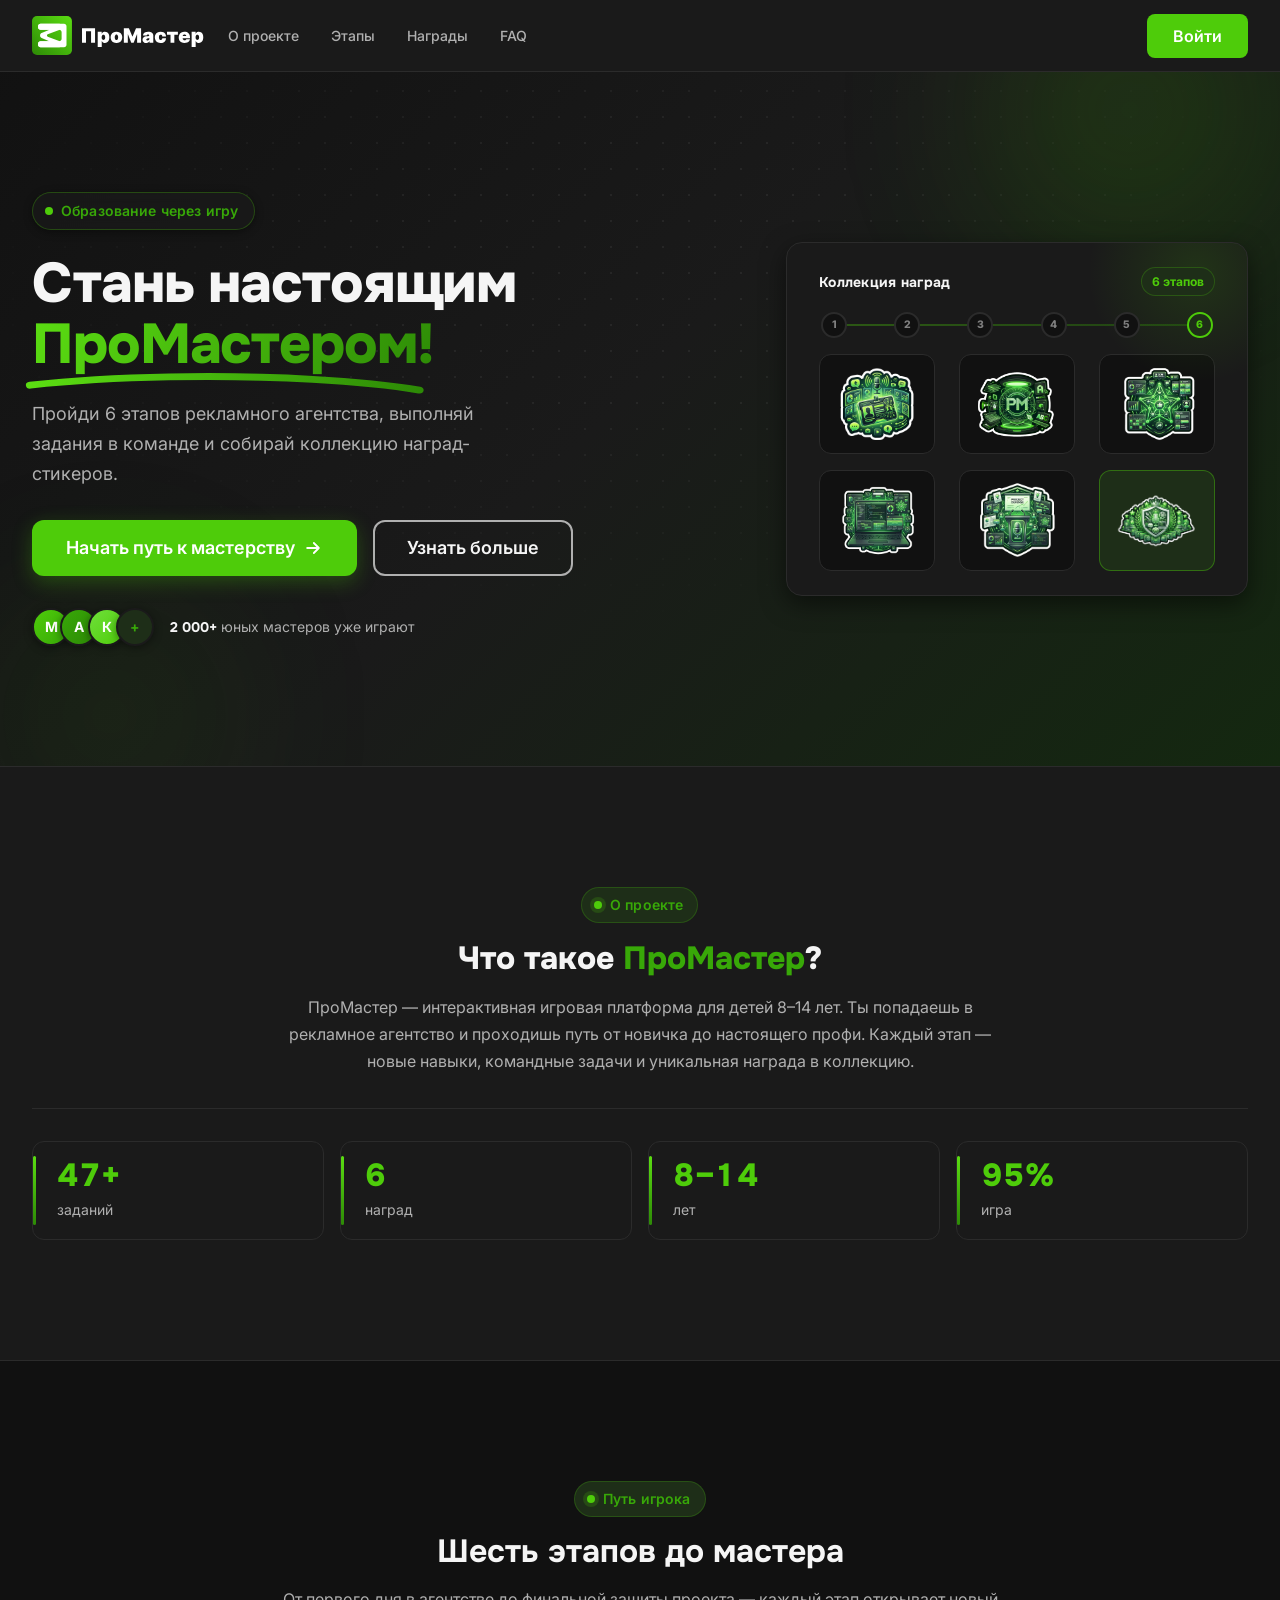
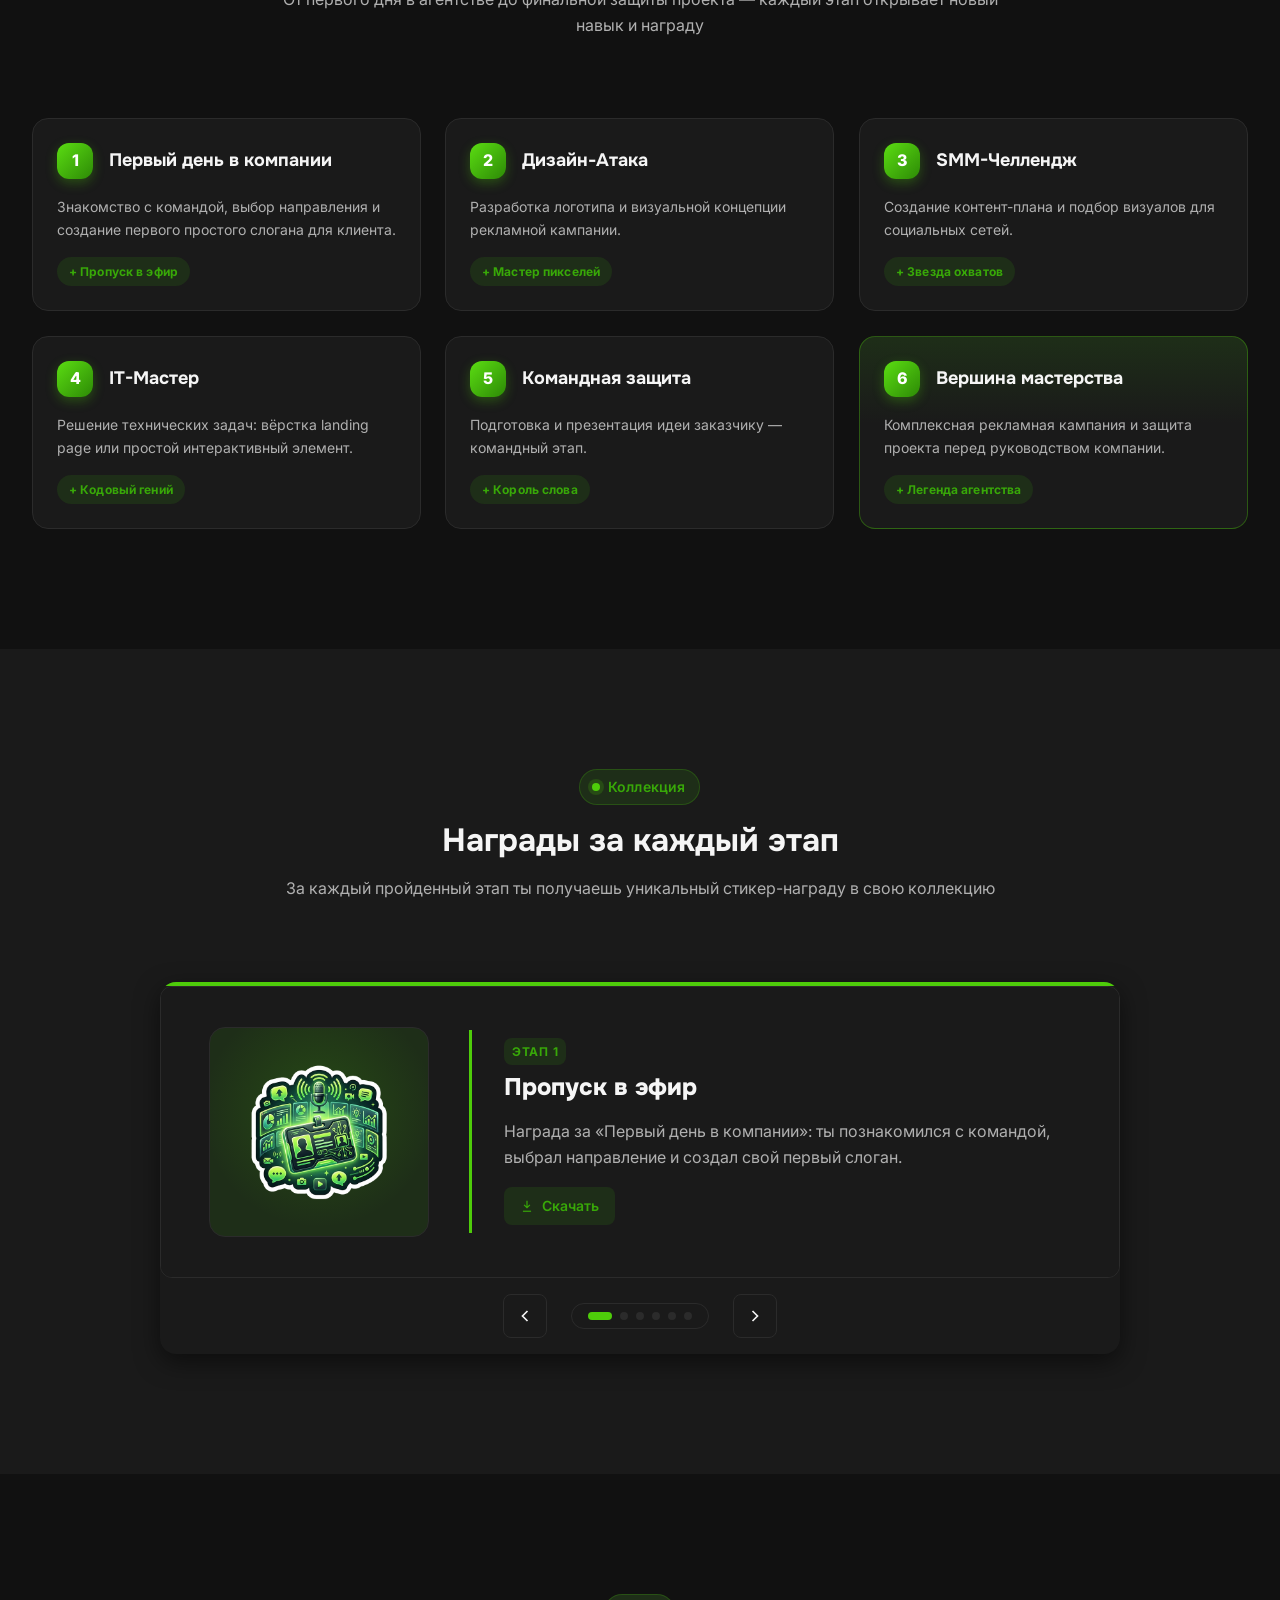
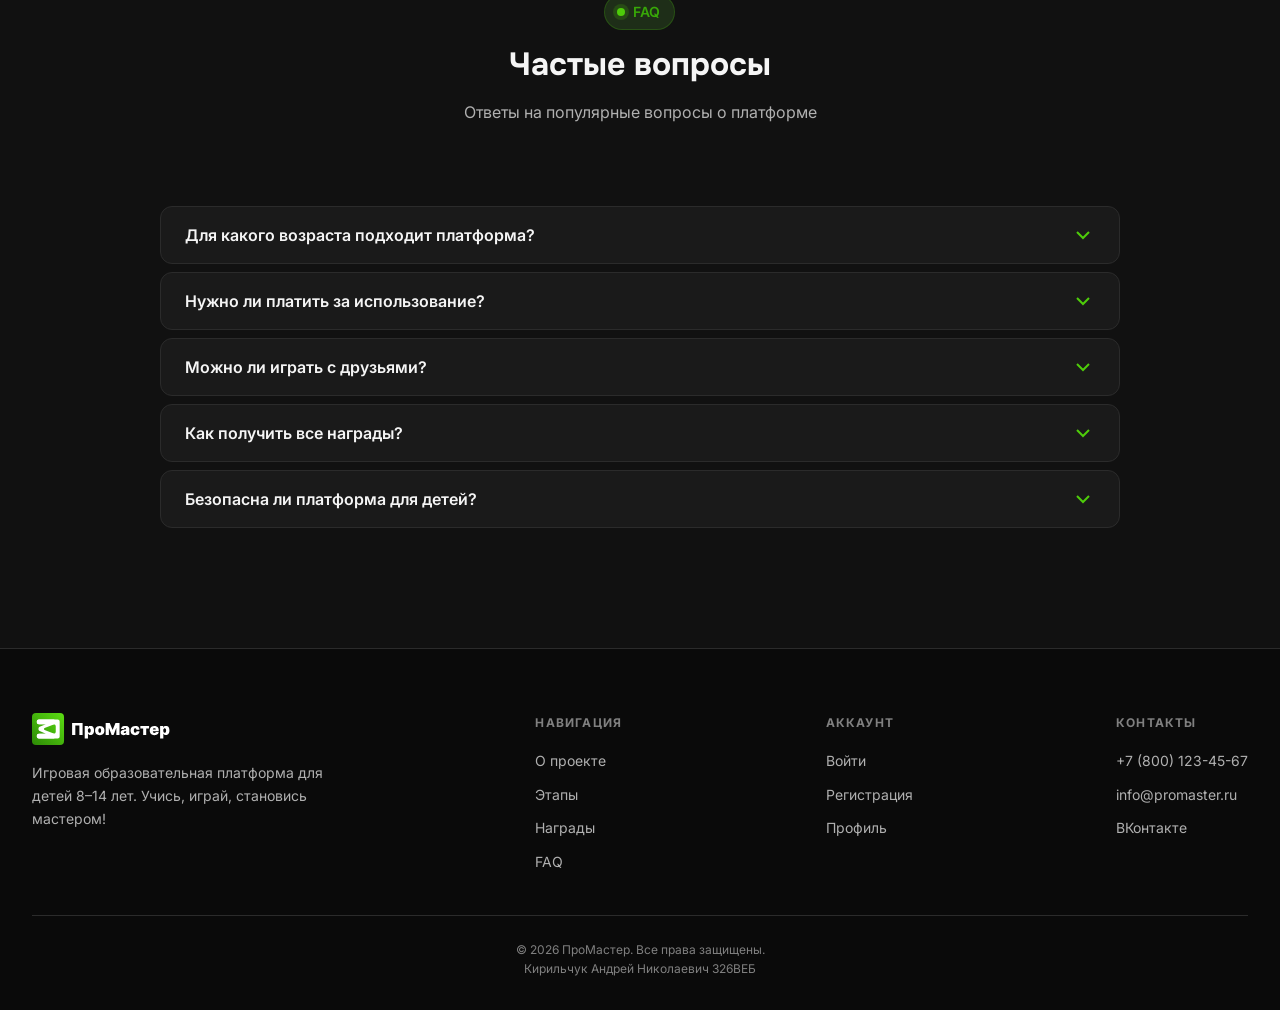
==== commit 678f0071: "fix: верстка" ====
--- a/index.html
+++ b/index.html
@@ -244,6 +244,10 @@
               <span class="award-slide__label">Этап 1</span>
               <h3 class="award-slide__title">Пропуск в эфир</h3>
               <p class="award-slide__desc">Награда за «Первый день в компании»: ты познакомился с командой, выбрал направление и создал свой первый слоган.</p>
+              <a href="assets/rewards/broadcast-pass.png" class="award-slide__download" download>
+                <svg class="award-slide__download-icon" viewBox="0 0 24 24" fill="none" stroke="currentColor" stroke-width="2" aria-hidden="true"><path d="M12 3v12M7 10l5 5 5-5"/><path d="M5 21h14"/></svg>
+                Скачать
+              </a>
             </div>
           </div>
           <div class="award-slide">
@@ -254,6 +258,10 @@
               <span class="award-slide__label">Этап 2</span>
               <h3 class="award-slide__title">Мастер пикселей</h3>
               <p class="award-slide__desc">Награда за «Дизайн-Атаку»: логотип готов, визуальная концепция кампании собрана — ты настоящий дизайнер!</p>
+              <a href="assets/rewards/design-attack.png" class="award-slide__download" download>
+                <svg class="award-slide__download-icon" viewBox="0 0 24 24" fill="none" stroke="currentColor" stroke-width="2" aria-hidden="true"><path d="M12 3v12M7 10l5 5 5-5"/><path d="M5 21h14"/></svg>
+                Скачать
+              </a>
             </div>
           </div>
           <div class="award-slide">
@@ -264,6 +272,10 @@
               <span class="award-slide__label">Этап 3</span>
               <h3 class="award-slide__title">Звезда охватов</h3>
               <p class="award-slide__desc">Награда за «SMM-Челлендж»: контент-план составлен, визуалы подобраны — соцсети клиента в надёжных руках.</p>
+              <a href="assets/rewards/smm-challenge.png" class="award-slide__download" download>
+                <svg class="award-slide__download-icon" viewBox="0 0 24 24" fill="none" stroke="currentColor" stroke-width="2" aria-hidden="true"><path d="M12 3v12M7 10l5 5 5-5"/><path d="M5 21h14"/></svg>
+                Скачать
+              </a>
             </div>
           </div>
           <div class="award-slide">
@@ -274,6 +286,10 @@
               <span class="award-slide__label">Этап 4</span>
               <h3 class="award-slide__title">Кодовый гений</h3>
               <p class="award-slide__desc">Награда за «IT-Мастер»: landing page свёрстан или интерактив работает — техническая задача выполнена на отлично.</p>
+              <a href="assets/rewards/it-master.png" class="award-slide__download" download>
+                <svg class="award-slide__download-icon" viewBox="0 0 24 24" fill="none" stroke="currentColor" stroke-width="2" aria-hidden="true"><path d="M12 3v12M7 10l5 5 5-5"/><path d="M5 21h14"/></svg>
+                Скачать
+              </a>
             </div>
           </div>
           <div class="award-slide">
@@ -284,6 +300,10 @@
               <span class="award-slide__label">Этап 5</span>
               <h3 class="award-slide__title">Король слова</h3>
               <p class="award-slide__desc">Награда за «Командную защиту»: идея представлена заказчику уверенно и убедительно — команда гордится тобой!</p>
+              <a href="assets/rewards/team-defanse.png" class="award-slide__download" download>
+                <svg class="award-slide__download-icon" viewBox="0 0 24 24" fill="none" stroke="currentColor" stroke-width="2" aria-hidden="true"><path d="M12 3v12M7 10l5 5 5-5"/><path d="M5 21h14"/></svg>
+                Скачать
+              </a>
             </div>
           </div>
           <div class="award-slide">
@@ -294,6 +314,10 @@
               <span class="award-slide__label">Этап 6</span>
               <h3 class="award-slide__title">Легенда агентства</h3>
               <p class="award-slide__desc">Главная награда за «Вершину мастерства»: комплексная кампания защищена — ты настоящий профи агентства!</p>
+              <a href="assets/rewards/pinnacle-master.png" class="award-slide__download" download>
+                <svg class="award-slide__download-icon" viewBox="0 0 24 24" fill="none" stroke="currentColor" stroke-width="2" aria-hidden="true"><path d="M12 3v12M7 10l5 5 5-5"/><path d="M5 21h14"/></svg>
+                Скачать
+              </a>
             </div>
           </div>
         </div>
--- a/css/style.css
+++ b/css/style.css
@@ -438,12 +438,11 @@
 }
 
 .btn--primary.btn--lg:hover {
-  transform: translateY(-2px);
   box-shadow: 0 12px 30px rgba(78, 204, 10, 0.38);
 }
 
 .btn--primary.btn--lg:active {
-  transform: translateY(0);
+  box-shadow: 0 6px 20px rgba(78, 204, 10, 0.28);
 }
 
 .btn--shine::after {
@@ -1161,7 +1160,7 @@
 
 @media (min-width: 768px) {
   .hero__inner {
-    grid-template-columns: 1.05fr 0.95fr;
+    grid-template-columns: 1fr 1.05fr;
     gap: var(--space-5);
     align-items: center;
   }
@@ -1327,28 +1326,44 @@
   font-weight: 700;
 }
 
-/* Hero visual вЂ” sticker showcase */
+/* Hero visual — sticker showcase */
 .hero__visual {
   position: relative;
   width: 100%;
-  min-height: 300px;
+  min-height: auto;
   display: flex;
   justify-content: center;
+}
+
+@media (min-width: 768px) {
+  .hero__visual {
+    justify-content: flex-end;
+    justify-self: end;
+    width: auto;
+    max-width: 100%;
+    min-height: auto;
+  }
 }
 
 .hero-showcase {
   position: relative;
   width: 100%;
-  max-width: 400px;
-  padding: 12px 8px;
+  max-width: 440px;
+  padding: 8px 0;
+}
+
+@media (min-width: 768px) {
+  .hero-showcase {
+    max-width: 480px;
+  }
 }
 
 .hero-showcase__frame {
   position: relative;
   display: flex;
   flex-direction: column;
-  gap: var(--space-3);
-  padding: var(--space-3);
+  gap: var(--space-2);
+  padding: var(--space-3) var(--space-4);
   background-color: var(--bg-card);
   border: 1px solid var(--border-color);
   border-radius: var(--radius-lg);
@@ -1442,15 +1457,15 @@
 .hero-showcase__grid {
   display: grid;
   grid-template-columns: repeat(3, 1fr);
-  gap: var(--space-2);
+  gap: var(--space-2) var(--space-3);
 }
 
 .hero-showcase__item {
   display: flex;
   align-items: center;
   justify-content: center;
-  padding: var(--space-1);
-  min-height: 88px;
+  padding: 6px var(--space-2);
+  min-height: 80px;
   border-radius: var(--radius-md);
   background-color: var(--bg-body);
   border: 1px solid var(--border-color);
@@ -1458,6 +1473,13 @@
   animation-delay: calc(var(--i) * 0.35s);
 }
 
+@media (min-width: 768px) {
+  .hero-showcase__item {
+    min-height: 82px;
+    padding: 6px var(--space-2);
+  }
+}
+
 .hero-showcase__item--featured {
   border-color: color-mix(in srgb, var(--color-primary) 40%, transparent);
   background-color: var(--color-primary-light);
@@ -1466,9 +1488,15 @@
 .hero-showcase__item img {
   display: block;
   width: 100%;
-  max-width: 72px;
+  max-width: 78px;
   height: auto;
   object-fit: contain;
+}
+
+@media (min-width: 768px) {
+  .hero-showcase__item img {
+    max-width: 82px;
+  }
 }
 
 @keyframes heroShowcaseFloat {
@@ -1652,7 +1680,6 @@
 }
 
 .stage-card:hover {
-  transform: translateY(-6px);
   border-color: color-mix(in srgb, var(--color-primary) 45%, transparent);
   box-shadow: var(--shadow-md);
 }
@@ -1680,11 +1707,10 @@
   font-weight: 800;
   font-size: var(--font-size-base);
   box-shadow: 0 4px 12px rgba(78, 204, 10, 0.3);
-  transition: transform 0.35s cubic-bezier(0.34, 1.56, 0.64, 1);
 }
 
 .stage-card:hover .stage-card__number {
-  transform: rotate(-8deg) scale(1.08);
+  transform: none;
 }
 
 .stage-card__title {
@@ -1797,7 +1823,7 @@
 }
 
 .award-slide__sticker:hover .award-slide__image {
-  transform: scale(1.06) rotate(-3deg);
+  transform: scale(1.06);
 }
 
 @media (min-width: 768px) {
@@ -1863,6 +1889,37 @@
   color: var(--text-secondary);
   line-height: 1.65;
   max-width: 560px;
+  margin-bottom: 0;
+}
+
+.award-slide__download {
+  display: inline-flex;
+  align-items: center;
+  justify-content: center;
+  gap: 8px;
+  margin-top: var(--space-2);
+  min-height: 36px;
+  padding: 8px var(--space-2);
+  font-size: var(--font-size-sm);
+  font-weight: 600;
+  text-decoration: none;
+  color: var(--color-primary-dark);
+  background-color: var(--color-primary-light);
+  border: none;
+  border-radius: var(--radius-sm);
+  cursor: pointer;
+  transition: background-color 0.2s ease, color 0.2s ease;
+}
+
+.award-slide__download-icon {
+  width: 14px;
+  height: 14px;
+  flex-shrink: 0;
+}
+
+.award-slide__download:hover {
+  background-color: var(--color-primary);
+  color: var(--text-on-primary);
 }
 
 @media (min-width: 768px) {
@@ -2003,7 +2060,7 @@
 /* Profile вЂ” minimal, aligned with landing */
 
 .profile-main {
-  background-color: var(--bg-card);
+  background-color: #111111;
 }
 
 .profile-section {
@@ -2259,41 +2316,19 @@
   padding: var(--space-3);
   text-align: center;
   position: relative;
-  overflow: hidden;
+  overflow: visible;
   background-color: #1A1A1A;
   border: 1px solid var(--border-dark);
   border-radius: var(--radius-lg);
-  transition: transform 0.35s cubic-bezier(0.22, 1, 0.36, 1), border-color 0.3s ease, box-shadow 0.3s ease;
-  /* backwards: shows the start frame during the stagger delay, then hands
-     transform control back to CSS so the hover-lift stays fully responsive */
+  transition: border-color 0.3s ease, box-shadow 0.3s ease;
+  /* backwards: shows the start frame during the stagger delay */
   animation: profileRise 0.6s cubic-bezier(0.22, 1, 0.36, 1) backwards;
   animation-delay: calc(var(--i, 0) * 65ms);
 }
 
-/* radial glow that blooms on hover */
-.my-sticker::before {
-  content: '';
-  position: absolute;
-  top: -50px;
-  left: 50%;
-  transform: translateX(-50%);
-  width: 160px;
-  height: 160px;
-  border-radius: 50%;
-  background: radial-gradient(circle, rgba(78, 204, 10, 0.25), transparent 70%);
-  opacity: 0;
-  transition: opacity 0.4s ease;
-  pointer-events: none;
-}
-
 .my-sticker:hover {
-  transform: translateY(-6px);
   border-color: color-mix(in srgb, var(--color-primary) 45%, transparent);
   box-shadow: var(--shadow-md);
-}
-
-.my-sticker:hover::before {
-  opacity: 1;
 }
 
 .my-sticker__image {
@@ -2305,35 +2340,20 @@
   display: flex;
   align-items: center;
   justify-content: center;
-  font-size: var(--font-size-3xl);
-  font-weight: 800;
-  color: var(--text-on-primary);
-  background: linear-gradient(150deg, #6FE03A, #2D8A06);
-  box-shadow: 0 10px 22px rgba(78, 204, 10, 0.3);
-  transition: transform 0.4s cubic-bezier(0.34, 1.56, 0.64, 1);
-}
-
-/* subtle gloss on the tile */
-.my-sticker__image::after {
-  content: '';
-  position: absolute;
-  inset: 0;
+  overflow: visible;
+  background: transparent;
+}
+
+.my-sticker__image img {
+  width: 100%;
+  height: 100%;
+  object-fit: contain;
+  display: block;
   border-radius: inherit;
-  background: linear-gradient(160deg, rgba(255, 255, 255, 0.35), transparent 45%);
-  pointer-events: none;
-}
-
-.my-sticker:hover .my-sticker__image {
-  transform: rotate(-6deg) scale(1.06);
-}
-
-.my-sticker[data-color="#4ECC0A"] .my-sticker__image { background: linear-gradient(150deg, #7BE84A, #38A808); box-shadow: 0 10px 22px rgba(78, 204, 10, 0.32); }
-.my-sticker[data-color="#38A808"] .my-sticker__image { background: linear-gradient(150deg, #5BDD12, #2D8A06); box-shadow: 0 10px 22px rgba(56, 168, 8, 0.32); }
-.my-sticker[data-color="#2D8A06"] .my-sticker__image { background: linear-gradient(150deg, #4ECC0A, #1F6B04); box-shadow: 0 10px 22px rgba(45, 138, 6, 0.32); }
-.my-sticker[data-color="#1A1A1A"] .my-sticker__image { background: linear-gradient(150deg, #3D3D3D, #1A1A1A); box-shadow: 0 10px 22px rgba(26, 26, 26, 0.28); }
-
-.my-sticker__image--dark {
-  color: var(--text-on-primary);
+}
+
+.my-sticker[data-color] .my-sticker__image {
+  background: transparent;
 }
 
 .my-sticker__name {
@@ -2360,6 +2380,7 @@
   padding: 8px var(--space-2);
   font-size: var(--font-size-sm);
   font-weight: 600;
+  text-decoration: none;
   color: var(--color-primary);
   background-color: var(--bg-card);
   border: 1px solid var(--border-color);
@@ -2391,13 +2412,8 @@
 }
 
 .my-sticker--locked:hover {
-  transform: translateY(-4px);
   border-color: var(--border-color);
   box-shadow: var(--shadow-sm);
-}
-
-.my-sticker--locked:hover::before {
-  opacity: 0;
 }
 
 .my-sticker--locked .my-sticker__image {
@@ -2645,9 +2661,13 @@
   color: var(--color-admin-green);
 }
 
-.admin-sidebar__logo svg {
+.admin-sidebar__logo svg,
+.admin-sidebar__logo-img {
   width: 32px;
   height: 32px;
+  flex-shrink: 0;
+  display: block;
+  object-fit: contain;
 }
 
 .admin-sidebar__nav {
@@ -2808,14 +2828,10 @@
 }
 
 .admin-sticker-preview {
-  width: 40px;
-  height: 40px;
-  border-radius: var(--radius-full);
-  display: flex;
-  align-items: center;
-  justify-content: center;
-  font-weight: 800;
-  color: #fff;
-  font-size: var(--font-size-sm);
-}
-
+  width: 64px;
+  height: 64px;
+  border-radius: var(--radius-md);
+  display: block;
+  object-fit: contain;
+}
+
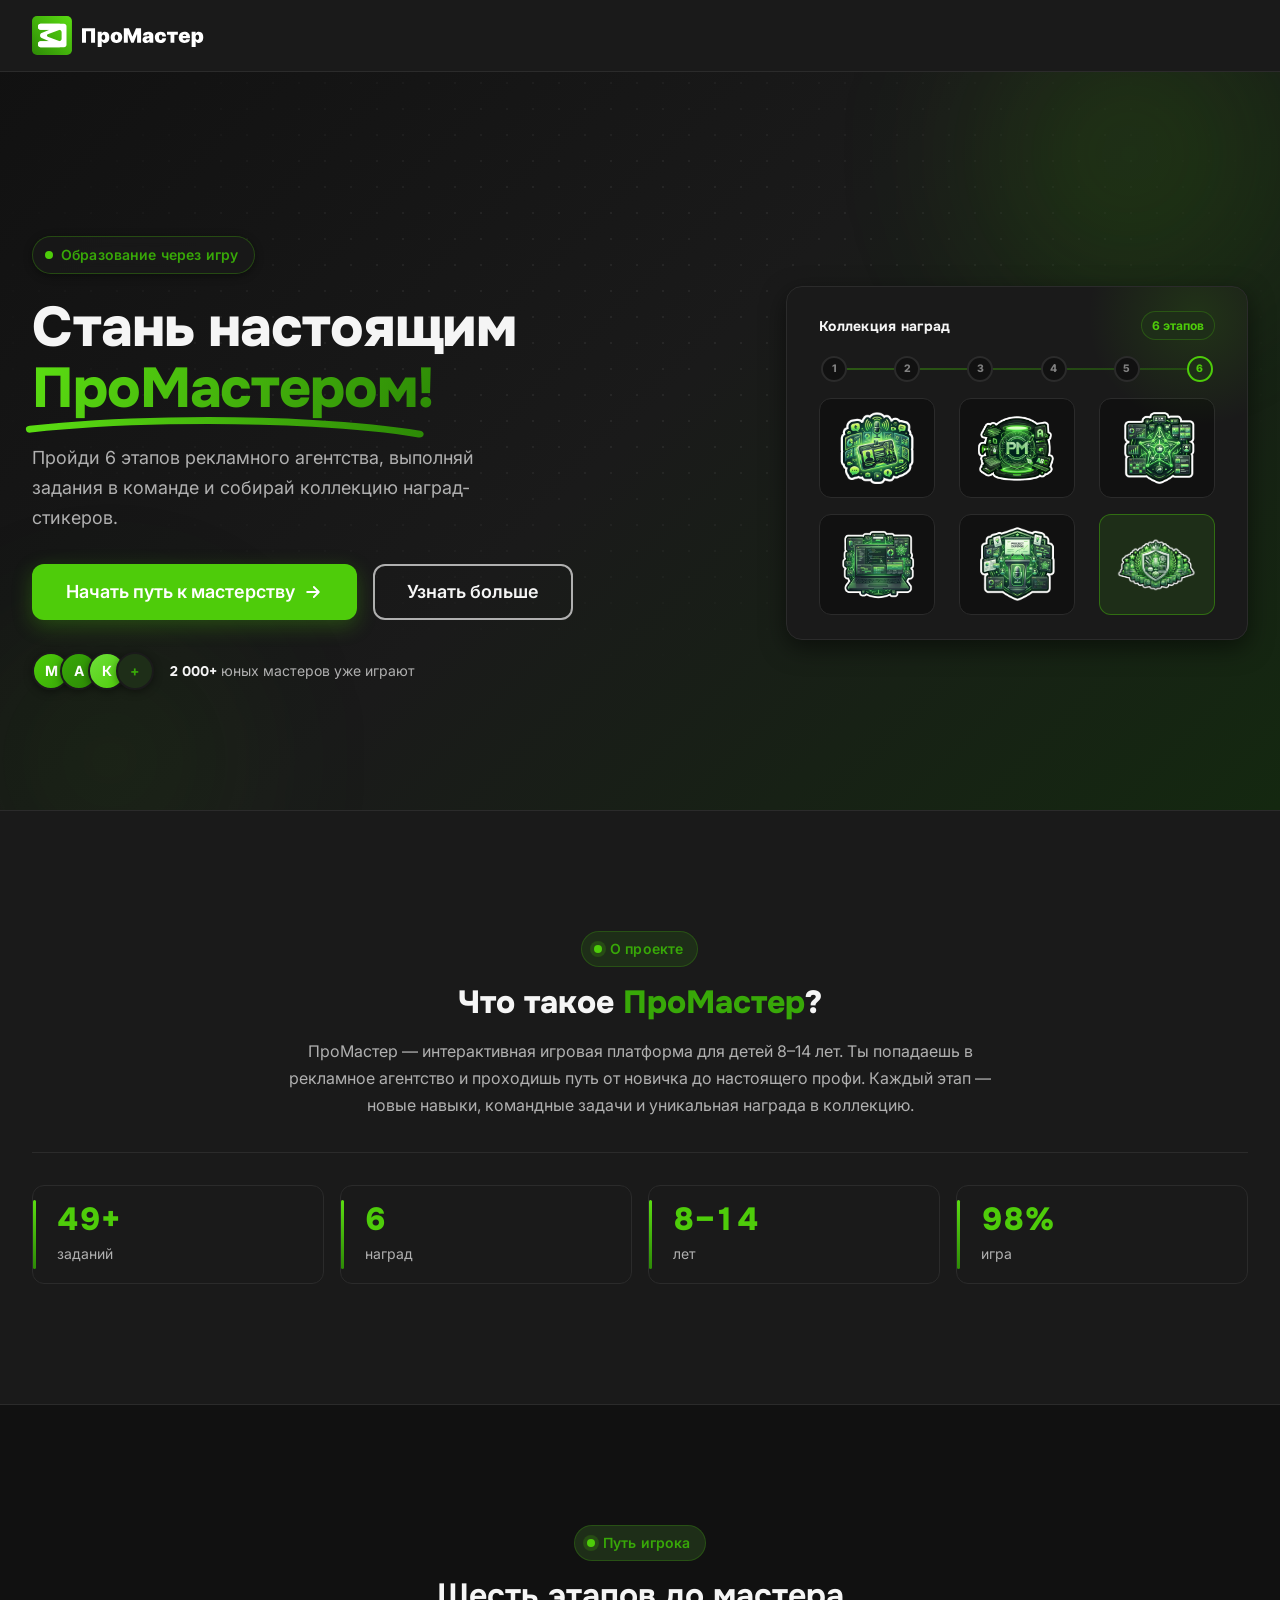
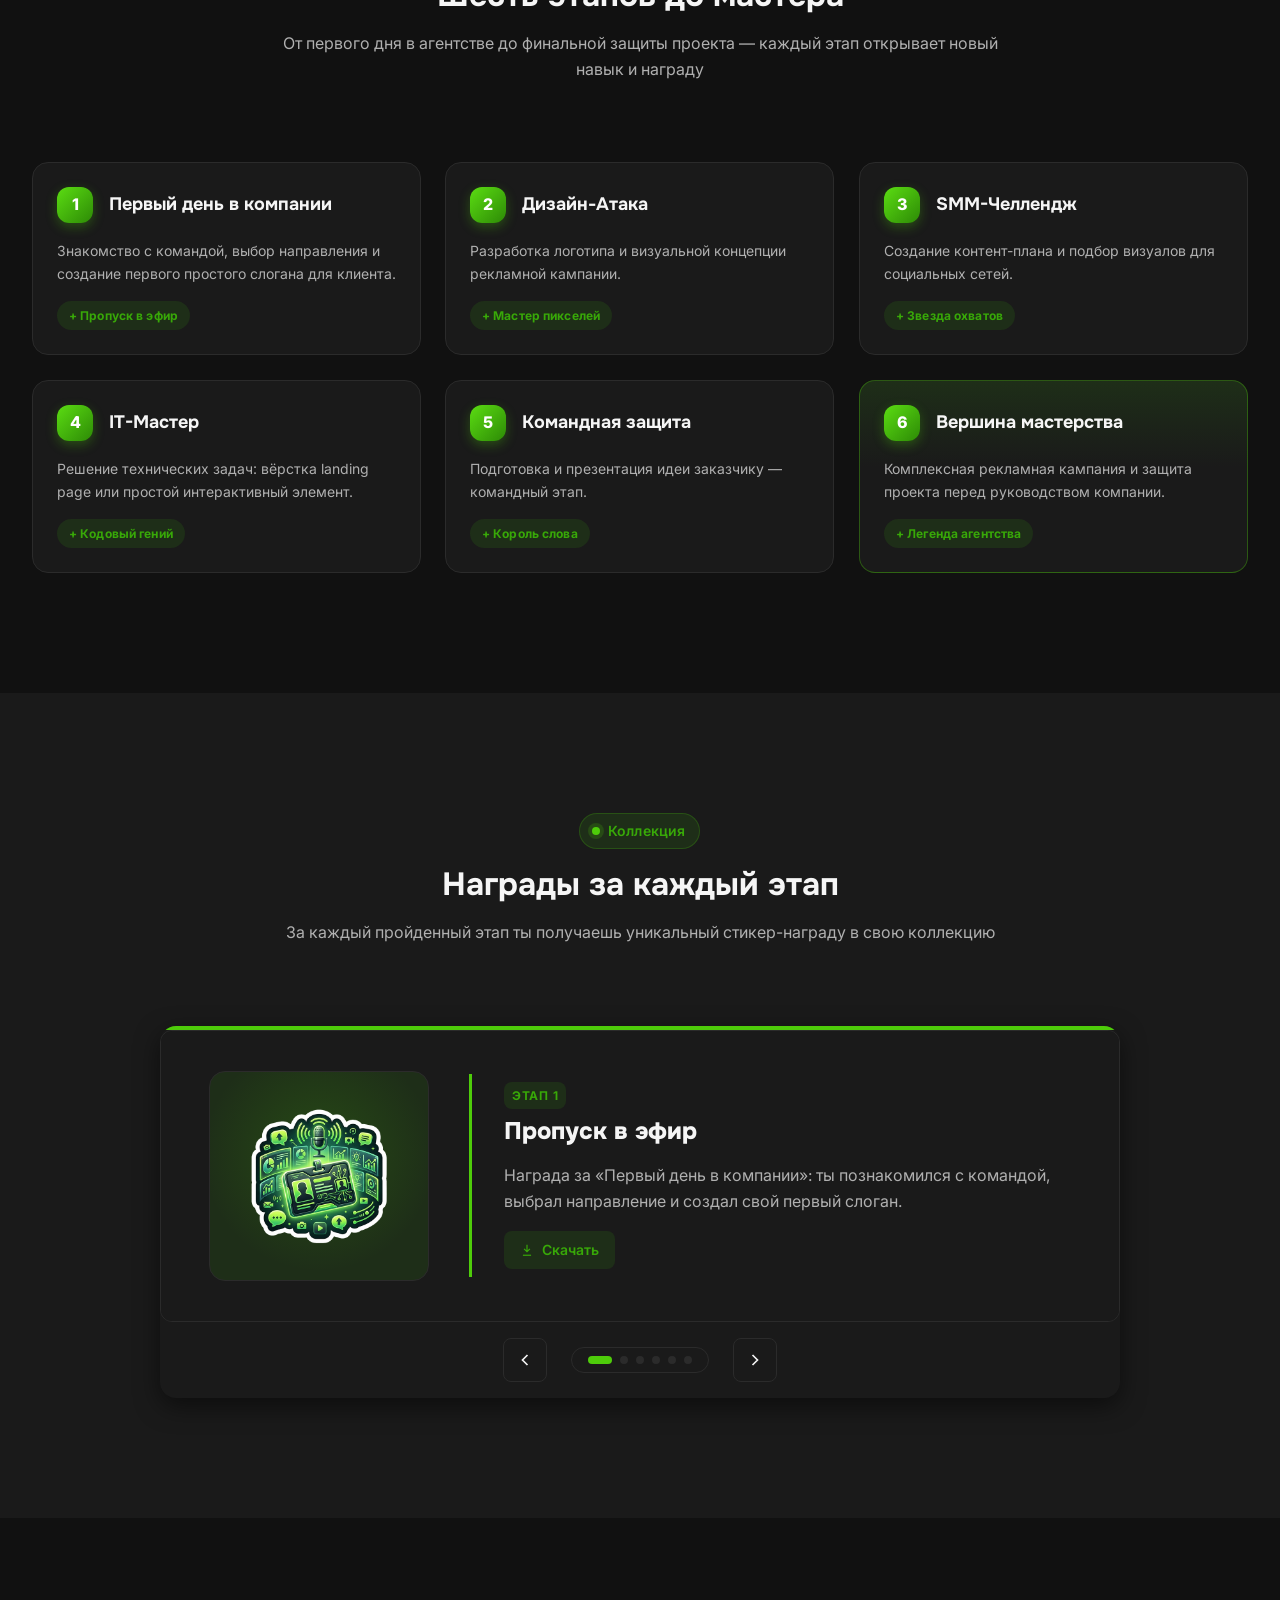
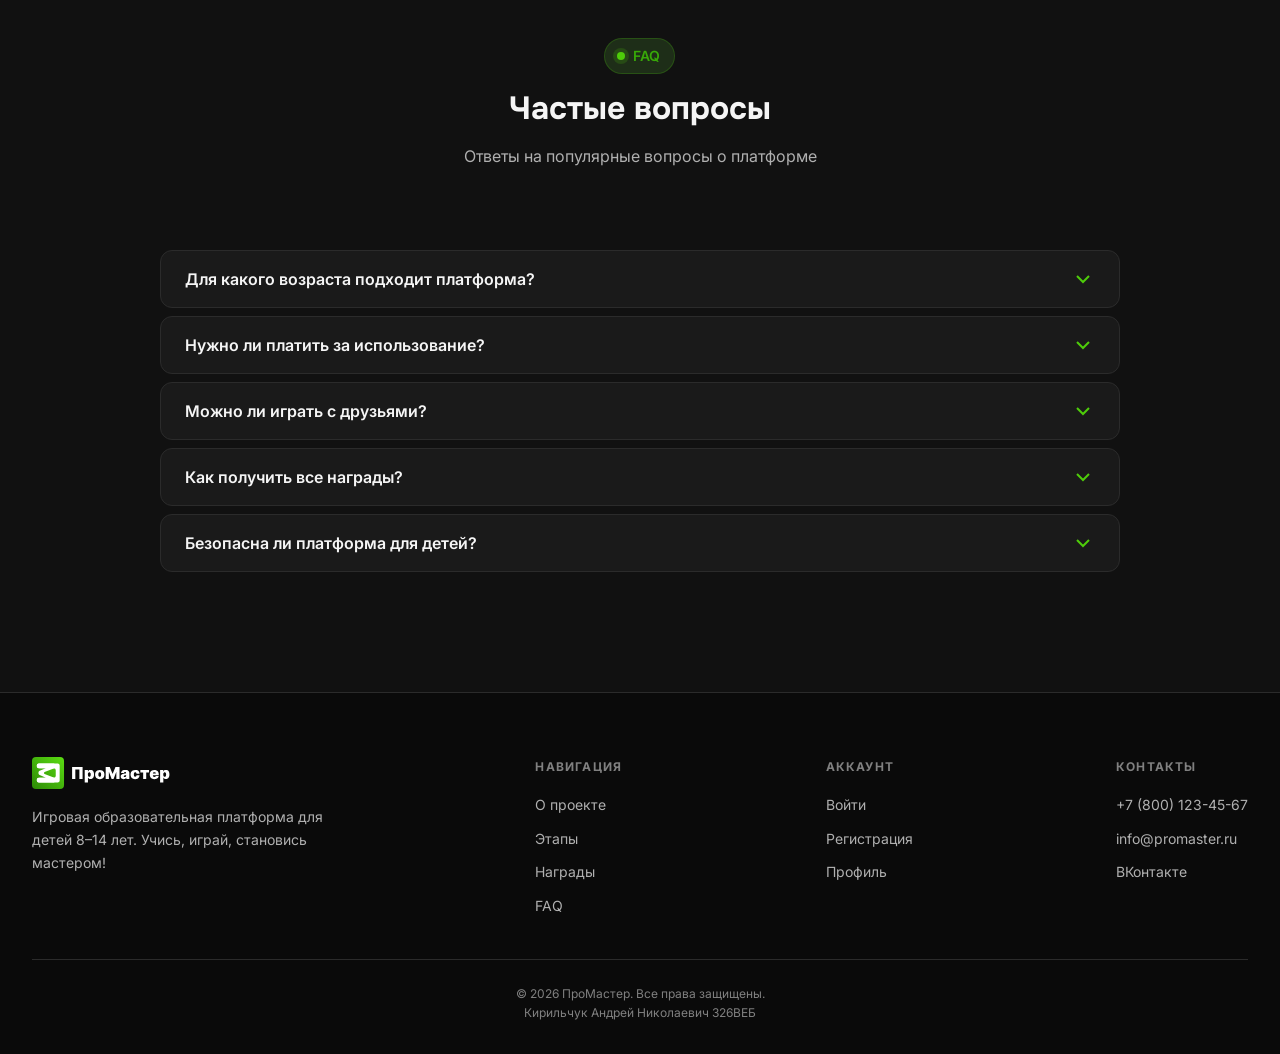
==== commit 1091181a: "fix: верстка" ====
--- a/index.html
+++ b/index.html
@@ -19,8 +19,12 @@
       <button class="burger" aria-label="Открыть меню">
         <span></span><span></span><span></span>
       </button>
-
-      <nav class="header__nav">
+    </div>
+  </header>
+
+  <div class="header-nav-overlay" aria-hidden="true"></div>
+
+  <nav class="header__nav">
         <ul class="header__nav-list">
           <li><a href="#about" class="header__nav-link">О проекте</a></li>
           <li><a href="#stages" class="header__nav-link">Этапы</a></li>
@@ -31,8 +35,6 @@
           <a href="login.html" class="btn btn--primary">Войти</a>
         </div>
       </nav>
-    </div>
-  </header>
 
   <!-- Hero -->
   <section class="hero">
--- a/css/style.css
+++ b/css/style.css
@@ -990,6 +990,10 @@
   font-size: var(--font-size-sm);
 }
 
+.header__profile-btn {
+  display: none;
+}
+
 @media (max-width: 1023px) {
   .header__profile-name {
     display: none;
@@ -1013,20 +1017,40 @@
 }
 
 @media (max-width: 1023px) {
+  .header {
+    backdrop-filter: none;
+  }
+
+  .header-nav-overlay {
+    display: none;
+    position: fixed;
+    inset: 0;
+    top: var(--header-height);
+    background-color: var(--overlay);
+    z-index: 100;
+  }
+
+  .header-nav-overlay.active {
+    display: block;
+  }
+
   .header__nav {
     position: fixed;
     top: var(--header-height);
     left: 0;
     right: 0;
     bottom: 0;
-    background-color: var(--bg-card);
+    background-color: #111111;
+    border-top: 1px solid var(--border-color);
     flex-direction: column;
     justify-content: flex-start;
     padding: var(--space-4) var(--space-2);
     gap: var(--space-4);
     transform: translateX(100%);
     transition: transform 0.3s ease;
-    z-index: 99;
+    z-index: 101;
+    overflow-y: auto;
+    -webkit-overflow-scrolling: touch;
   }
 
   .header__nav.open {
@@ -1044,7 +1068,7 @@
     display: block;
     padding: var(--space-2);
     font-size: var(--font-size-lg);
-    text-align: center;
+    text-align: left;
   }
 
   .header__actions {
@@ -1052,10 +1076,23 @@
     width: 100%;
   }
 
-  .header__actions .btn,
-  .header__actions .header__profile {
+  .header__actions .btn {
     width: 100%;
     justify-content: center;
+  }
+
+  .header__actions .btn--sm {
+    padding: var(--space-1) var(--space-3);
+    font-size: var(--font-size-base);
+    min-height: 44px;
+  }
+
+  .header__actions .header__profile {
+    display: none;
+  }
+
+  .header__profile-btn {
+    display: inline-flex;
   }
 }
 
@@ -1265,6 +1302,19 @@
   flex-wrap: wrap;
   gap: var(--space-2);
   justify-content: center;
+}
+
+@media (max-width: 580px) {
+  .hero__cta {
+    flex-direction: column;
+    align-items: stretch;
+    width: 100%;
+  }
+
+  .hero__cta .btn {
+    width: 100%;
+    justify-content: center;
+  }
 }
 
 @media (min-width: 768px) {
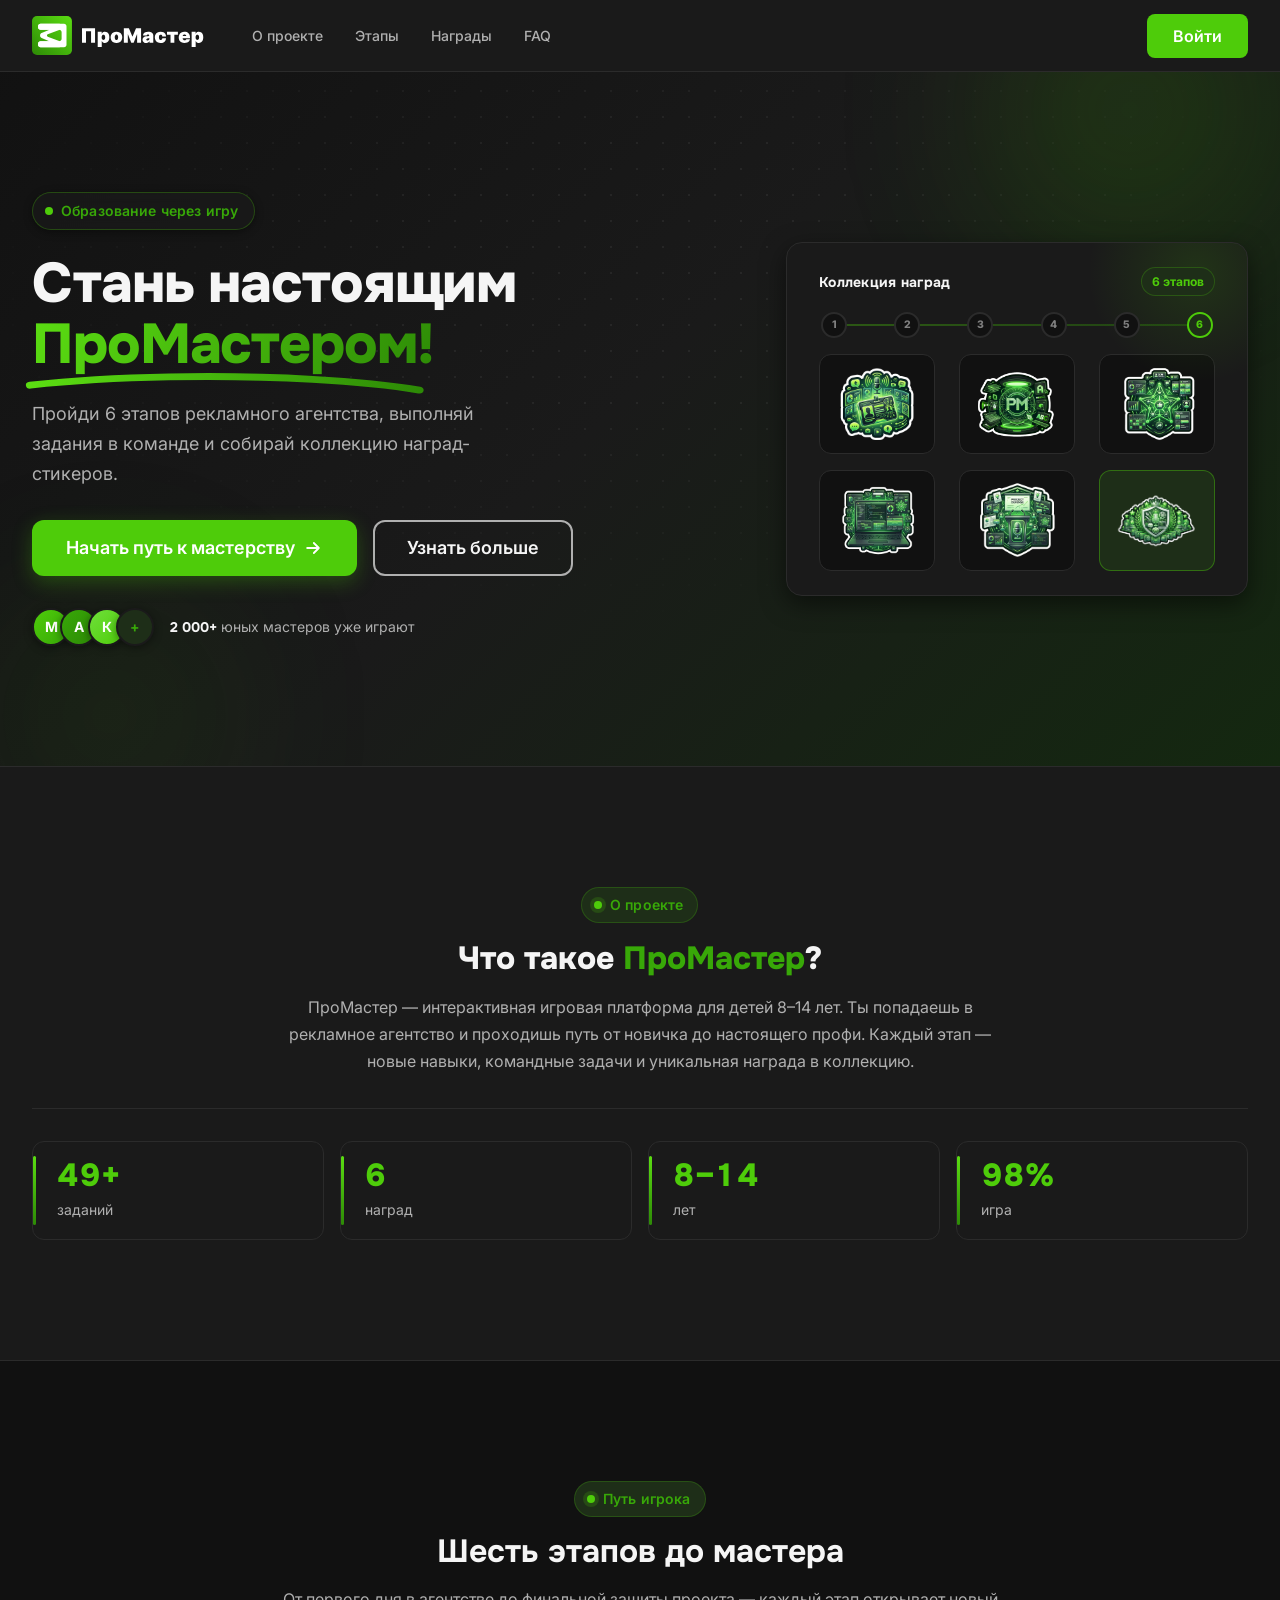
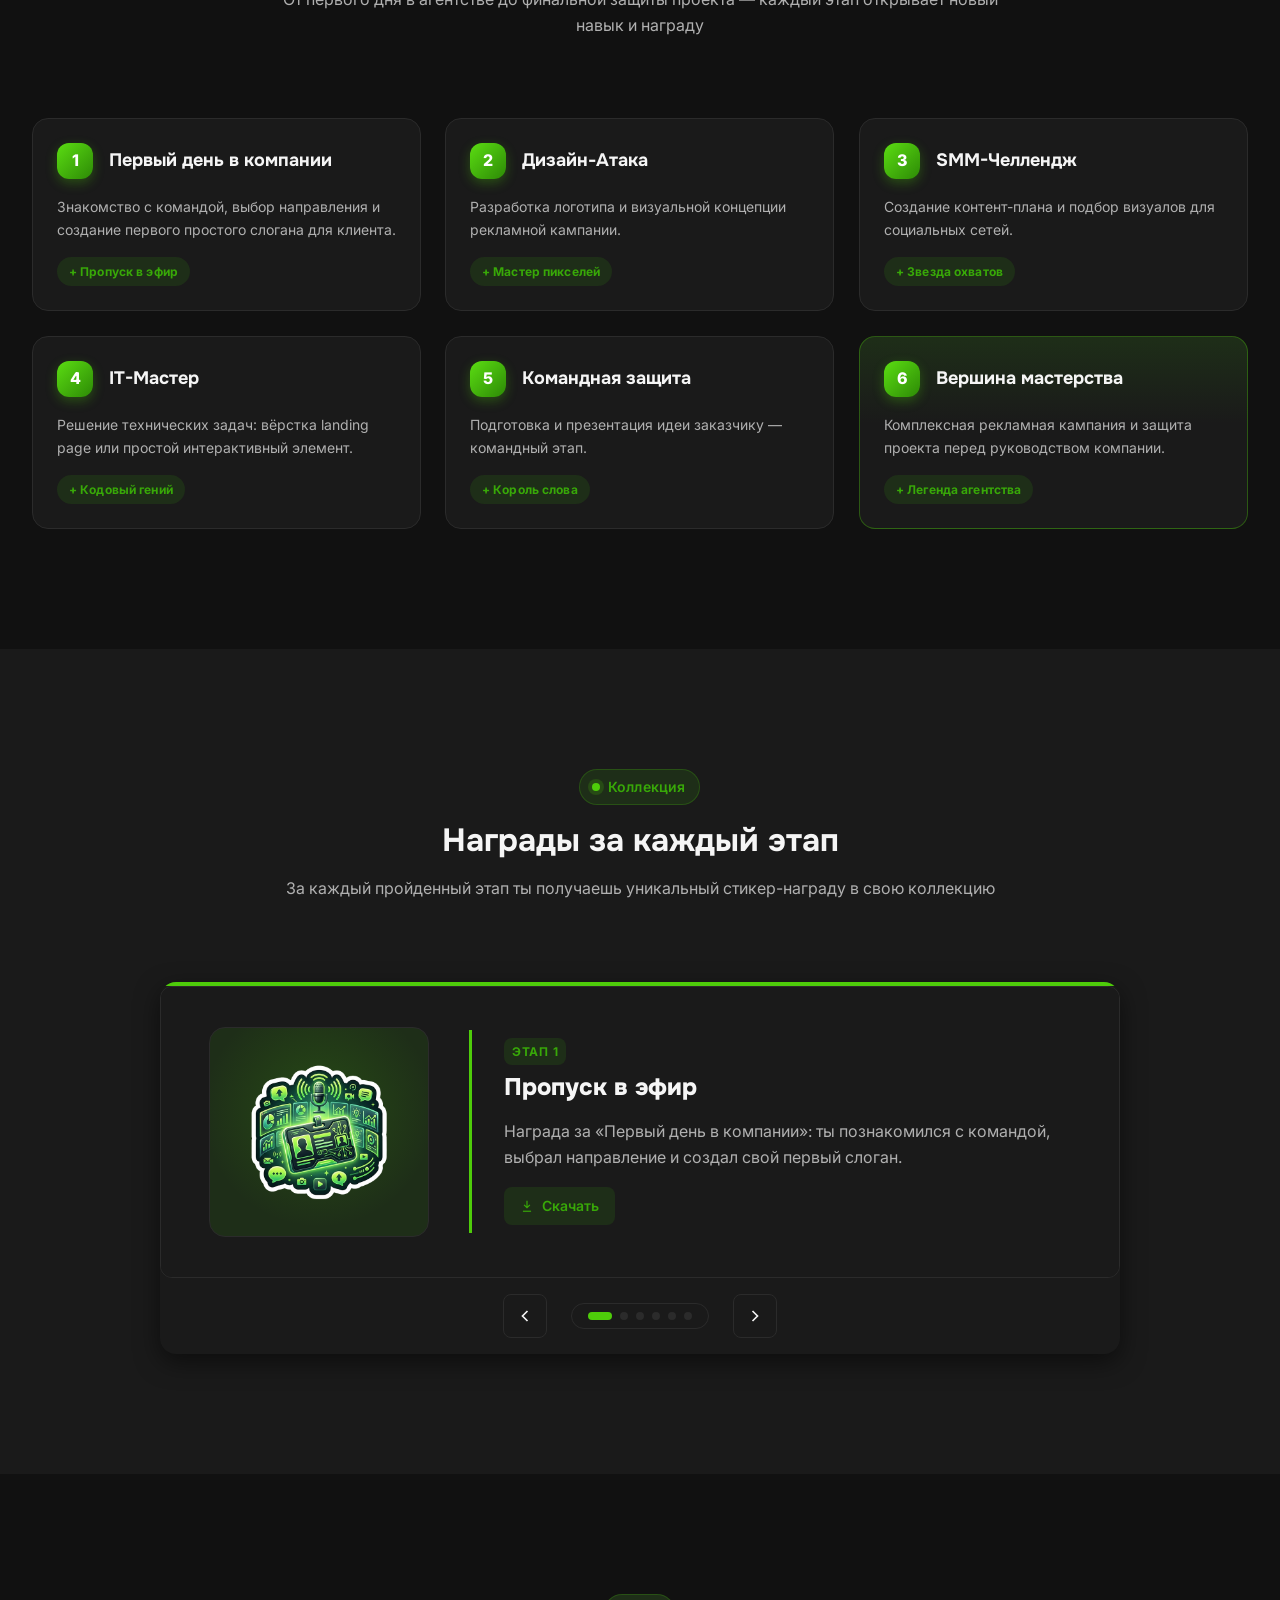
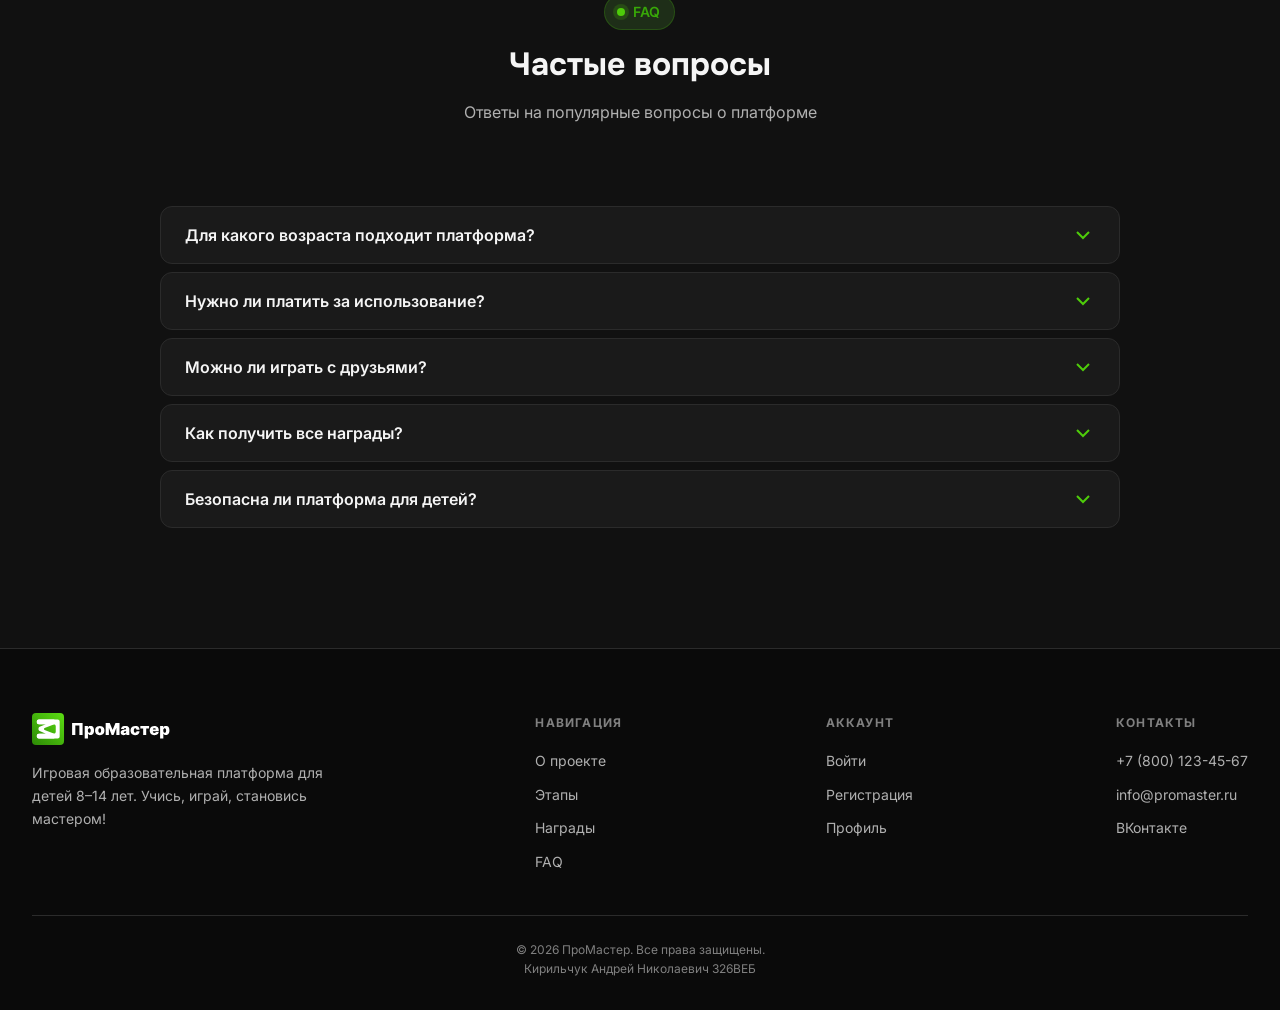
==== commit 2aaa80ca: "fix: верстка" ====
--- a/index.html
+++ b/index.html
@@ -16,15 +16,7 @@
         <img src="assets/images/logo.svg" alt="ПроМастер" class="header__logo-img" width="172" height="40">
       </a>
 
-      <button class="burger" aria-label="Открыть меню">
-        <span></span><span></span><span></span>
-      </button>
-    </div>
-  </header>
-
-  <div class="header-nav-overlay" aria-hidden="true"></div>
-
-  <nav class="header__nav">
+      <nav class="header__nav">
         <ul class="header__nav-list">
           <li><a href="#about" class="header__nav-link">О проекте</a></li>
           <li><a href="#stages" class="header__nav-link">Этапы</a></li>
@@ -35,6 +27,14 @@
           <a href="login.html" class="btn btn--primary">Войти</a>
         </div>
       </nav>
+
+      <button class="burger" aria-label="Открыть меню">
+        <span></span><span></span><span></span>
+      </button>
+    </div>
+  </header>
+
+  <div class="header-nav-overlay" aria-hidden="true"></div>
 
   <!-- Hero -->
   <section class="hero">
--- a/css/style.css
+++ b/css/style.css
@@ -1008,11 +1008,13 @@
   .header__nav {
     position: static;
     flex: 1;
+    min-width: 0;
     justify-content: space-between;
     transform: none;
     background: none;
     padding: 0;
     flex-direction: row;
+    margin-left: var(--space-3);
   }
 }
 
@@ -1026,7 +1028,7 @@
     position: fixed;
     inset: 0;
     top: var(--header-height);
-    background-color: var(--overlay);
+    background-color: transparent;
     z-index: 100;
   }
 
@@ -2308,9 +2310,13 @@
   border: 1px solid var(--border-color);
   border-radius: var(--radius-full);
   background-color: var(--bg-body);
+  max-width: 100%;
+  min-width: 0;
+  overflow: hidden;
 }
 
 .profile-tab {
+  min-width: 0;
   padding: var(--space-1) var(--space-3);
   border-radius: var(--radius-full);
   font-size: var(--font-size-sm);
@@ -2318,6 +2324,39 @@
   color: var(--text-secondary);
   transition: background-color 0.25s ease, color 0.25s ease, box-shadow 0.25s ease, transform 0.25s ease;
   min-height: 38px;
+  text-align: center;
+  line-height: 1.2;
+  overflow-wrap: anywhere;
+  word-break: break-word;
+  hyphens: auto;
+}
+
+@media (max-width: 767px) {
+  .profile-section__header {
+    flex-direction: column;
+    align-items: stretch;
+    gap: var(--space-3);
+  }
+
+  .profile-tabs {
+    width: 100%;
+    padding: 3px;
+    gap: 1px;
+  }
+
+  .profile-tab {
+    flex: 1 1 0;
+    min-width: 0;
+    padding: 3px 0;
+    font-size: 0.6875rem;
+    font-weight: 500;
+    line-height: 1.15;
+    min-height: 30px;
+  }
+
+  .profile-tab.active {
+    box-shadow: none;
+  }
 }
 
 .profile-tab:hover {
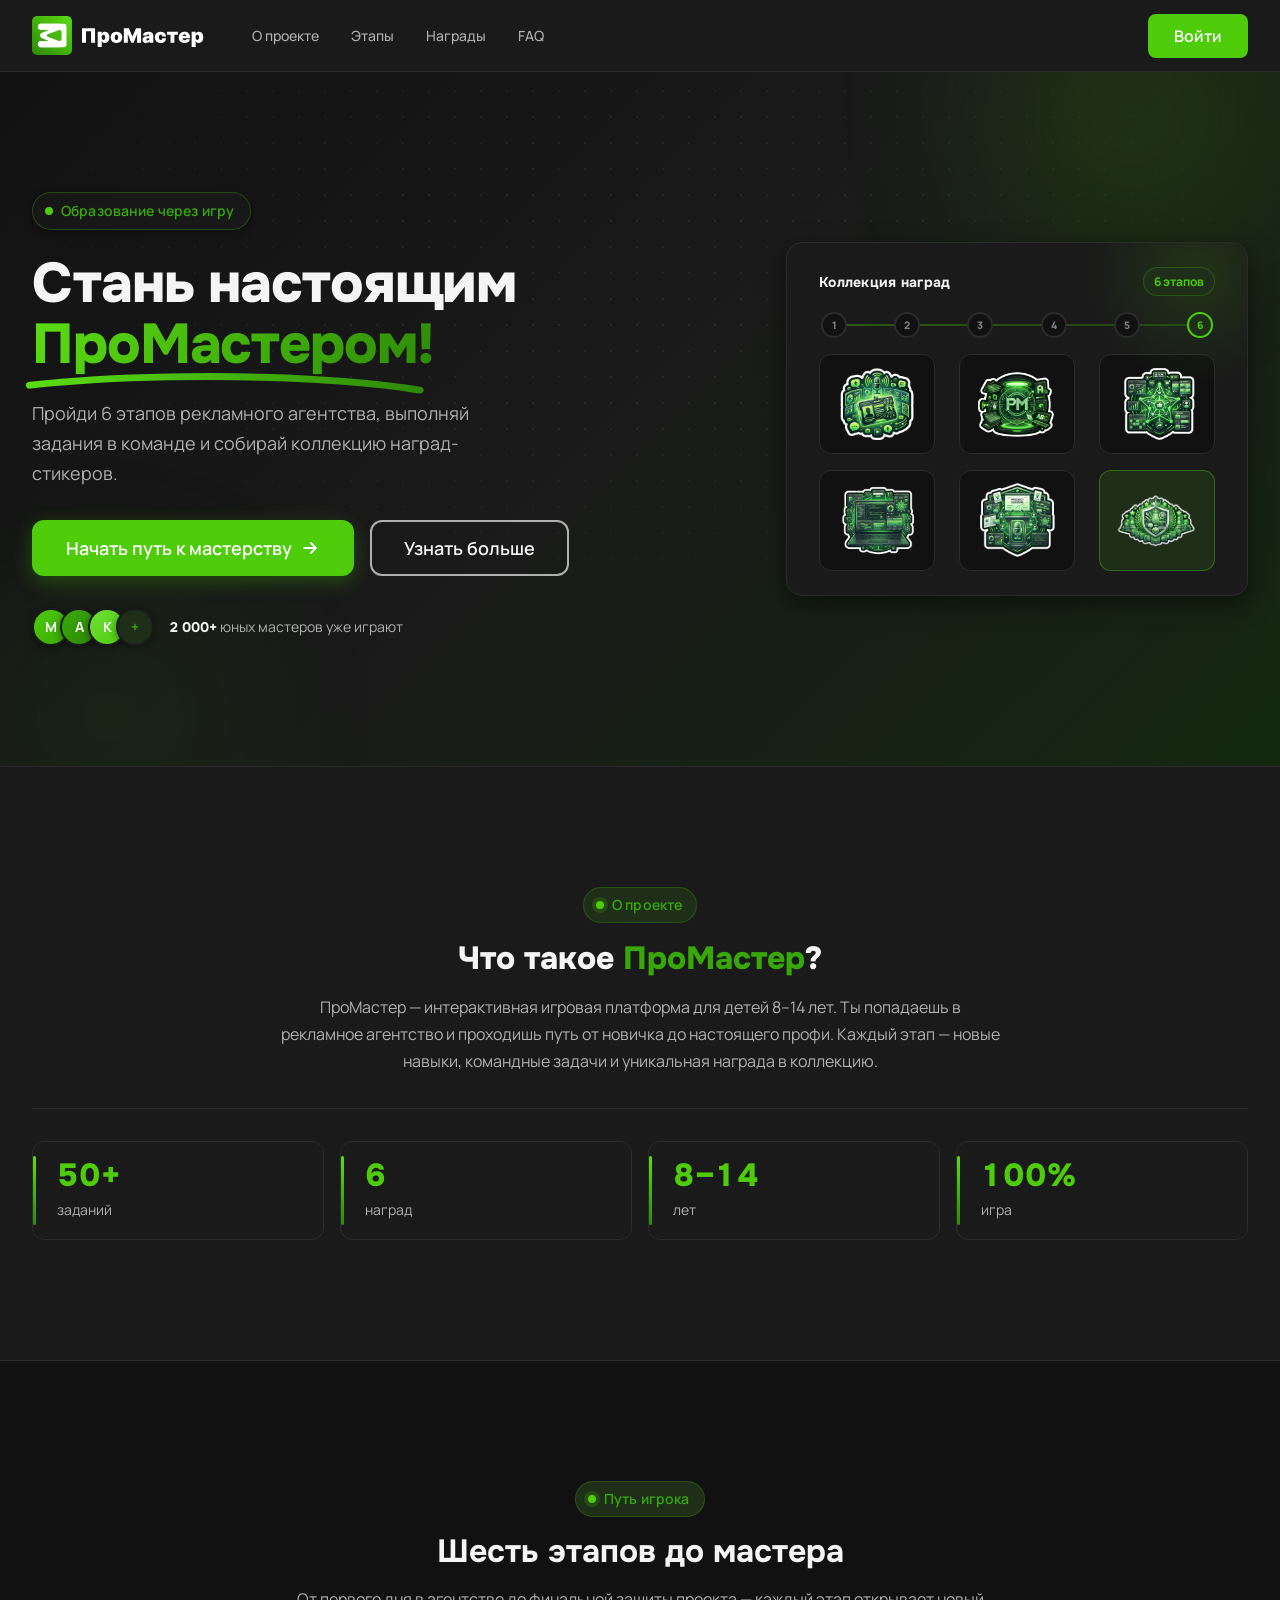
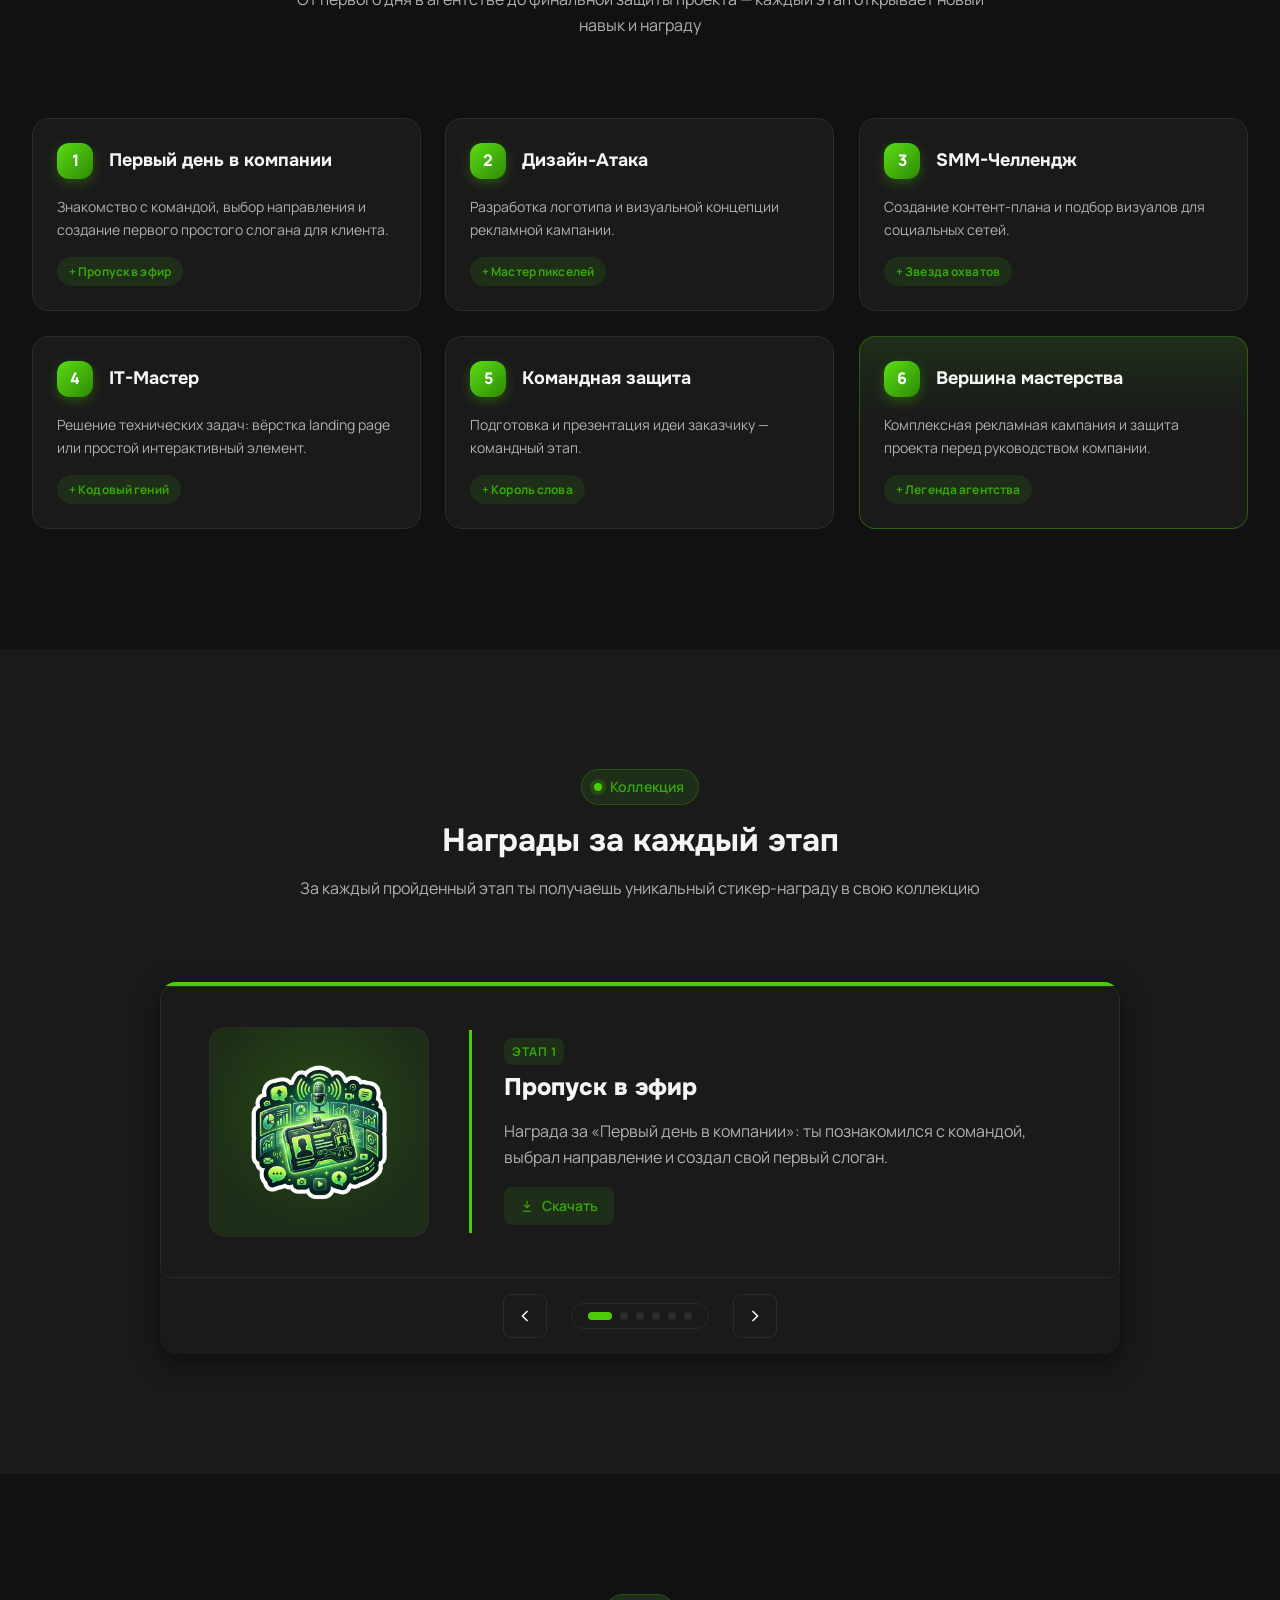
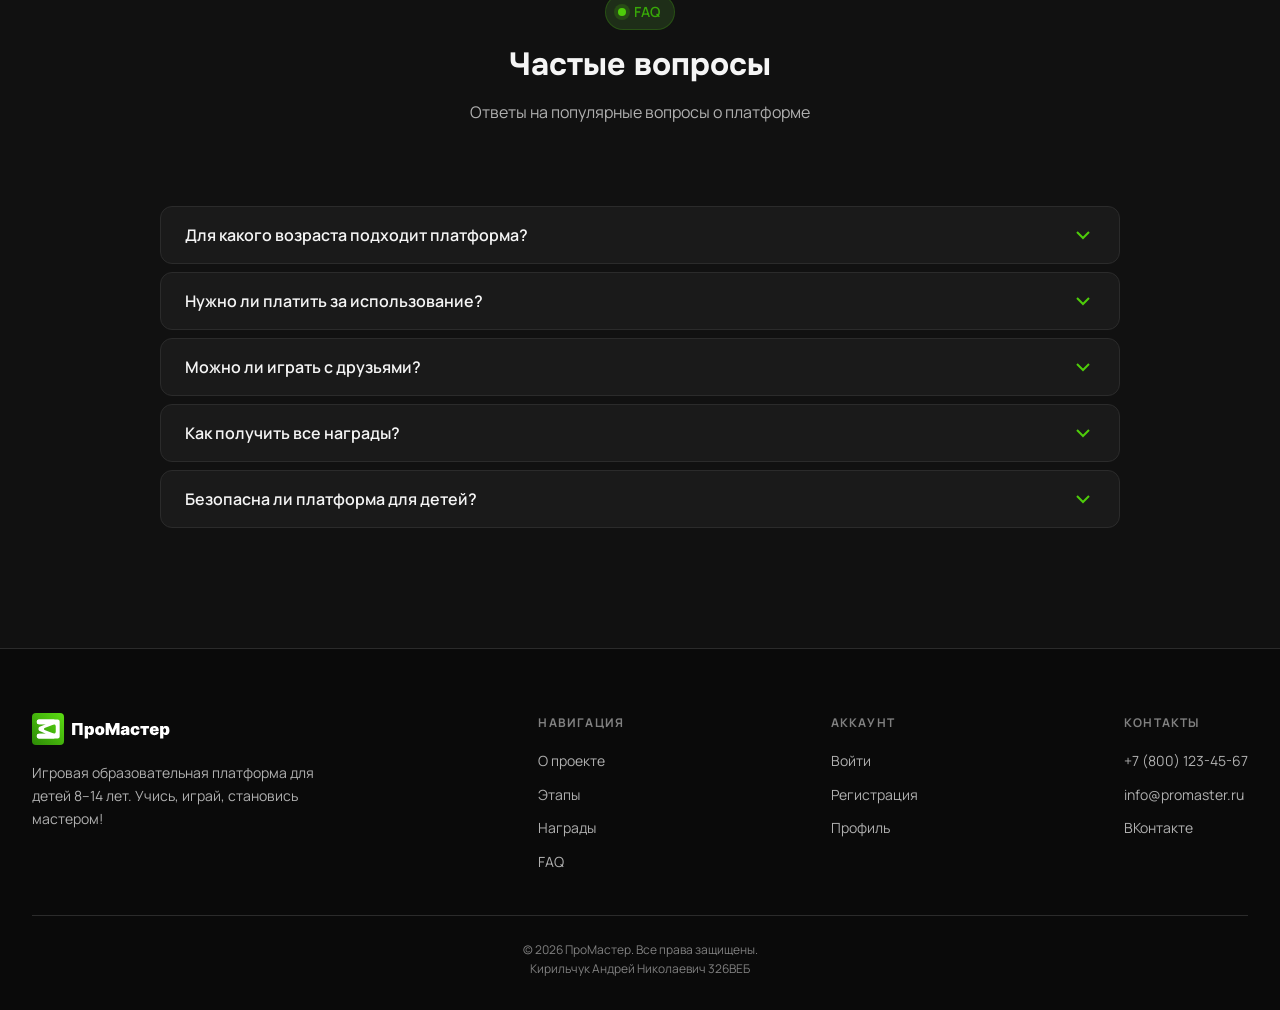
==== commit f2488666: "fix: верстка, js логика" ====
--- a/index.html
+++ b/index.html
@@ -18,23 +18,23 @@
 
       <nav class="header__nav">
         <ul class="header__nav-list">
-          <li><a href="#about" class="header__nav-link">О проекте</a></li>
-          <li><a href="#stages" class="header__nav-link">Этапы</a></li>
-          <li><a href="#awards" class="header__nav-link">Награды</a></li>
-          <li><a href="#faq" class="header__nav-link">FAQ</a></li>
+          <li><a href="#about" class="header__nav-link" onclick="toggleBurgerMenu()">О проекте</a></li>
+          <li><a href="#stages" class="header__nav-link" onclick="toggleBurgerMenu()">Этапы</a></li>
+          <li><a href="#awards" class="header__nav-link" onclick="toggleBurgerMenu()">Награды</a></li>
+          <li><a href="#faq" class="header__nav-link" onclick="toggleBurgerMenu()">FAQ</a></li>
         </ul>
         <div class="header__actions">
           <a href="login.html" class="btn btn--primary">Войти</a>
         </div>
       </nav>
 
-      <button class="burger" aria-label="Открыть меню">
+      <button class="burger" aria-label="Открыть меню" onclick="toggleBurgerMenu()">
         <span></span><span></span><span></span>
       </button>
     </div>
   </header>
 
-  <div class="header-nav-overlay" aria-hidden="true"></div>
+  <div class="header-nav-overlay" aria-hidden="true" onclick="toggleBurgerMenu()"></div>
 
   <!-- Hero -->
   <section class="hero">
@@ -139,11 +139,11 @@
       </div>
       <div class="about__stats">
         <div class="about__stat" data-reveal>
-          <span class="about__stat-value" data-count="50" data-suffix="+">0</span>
+          <span class="about__stat-value">50+</span>
           <span class="about__stat-label">заданий</span>
         </div>
         <div class="about__stat" data-reveal style="--d:1">
-          <span class="about__stat-value" data-count="6">0</span>
+          <span class="about__stat-value">6</span>
           <span class="about__stat-label">наград</span>
         </div>
         <div class="about__stat" data-reveal style="--d:2">
@@ -151,7 +151,7 @@
           <span class="about__stat-label">лет</span>
         </div>
         <div class="about__stat" data-reveal style="--d:3">
-          <span class="about__stat-value" data-count="100" data-suffix="%">0</span>
+          <span class="about__stat-value">100%</span>
           <span class="about__stat-label">игра</span>
         </div>
       </div>
@@ -449,7 +449,6 @@
     </div>
   </footer>
 
-  <script src="js/header.js"></script>
   <script src="js/main.js"></script>
 </body>
 </html>
--- a/css/style.css
+++ b/css/style.css
@@ -1,4 +1,4 @@
-﻿@import url('https://fonts.googleapis.com/css2?family=Inter:wght@400;500;600&family=Onest:wght@600;700;800&display=swap');
+﻿@import url('https://fonts.googleapis.com/css2?family=Manrope:wght@400;500;600&family=Onest:wght@600;700;800&display=swap');
 
 /* ===== variables.css ===== */
 :root {
@@ -59,8 +59,8 @@
   --radius-full: 9999px;
 
   /* Typography */
-  --font-family-body: 'Inter', system-ui, -apple-system, sans-serif;
-  --font-family-heading: 'Onest', 'Inter', system-ui, sans-serif;
+  --font-family-body: 'Manrope', system-ui, -apple-system, sans-serif;
+  --font-family-heading: 'Onest', 'Manrope', system-ui, sans-serif;
   --font-family: var(--font-family-body);
   --font-size-xs: 0.75rem;
   --font-size-sm: 0.875rem;
@@ -106,6 +106,10 @@
   transition: background-color 0.3s ease, color 0.3s ease;
   overflow-x: hidden;
   min-height: 100vh;
+}
+
+body.scroll-lock {
+  overflow: hidden;
 }
 
 img,
@@ -691,6 +695,10 @@
   background-color: var(--color-primary-light);
 }
 
+.data-table__label {
+  display: none;
+}
+
 @media (max-width: 767px) {
   .data-table--responsive thead {
     display: none;
@@ -698,11 +706,16 @@
 
   .data-table--responsive tbody tr {
     display: block;
-    margin-bottom: var(--space-2);
-    border: 1px solid var(--border-color);
-    border-radius: var(--radius-md);
+    margin-bottom: 0;
+    border: none;
+    border-radius: 0;
+    border-bottom: 1px solid var(--border-color);
     padding: var(--space-2);
-    background-color: var(--bg-card);
+    background-color: transparent;
+  }
+
+  .data-table--responsive tbody tr:last-child {
+    border-bottom: none;
   }
 
   .data-table--responsive tbody td {
@@ -710,7 +723,7 @@
     justify-content: space-between;
     align-items: center;
     padding: var(--space-1) 0;
-    border-bottom: 1px solid var(--border-color);
+    border-bottom: none;
   }
 
   .data-table--responsive tbody td:last-child {
@@ -723,6 +736,27 @@
     font-size: var(--font-size-sm);
     color: var(--text-secondary);
     margin-right: var(--space-2);
+  }
+
+  .data-table--responsive tbody td:has(.data-table__label)::before {
+    content: none;
+    display: none;
+  }
+
+  .data-table--responsive tbody td:has(.data-table__label) {
+    gap: var(--space-2);
+  }
+
+  .data-table__label {
+    display: inline;
+    font-weight: 600;
+    font-size: var(--font-size-sm);
+    color: var(--text-secondary);
+    flex-shrink: 0;
+  }
+
+  .data-table__value {
+    text-align: right;
   }
 }
 
@@ -2747,7 +2781,10 @@
   gap: var(--space-1);
   font-weight: 800;
   font-size: var(--font-size-lg);
-  color: var(--color-admin-green);
+}
+
+.admin-sidebar__logo-text {
+  color: #FFFFFF;
 }
 
 .admin-sidebar__logo svg,
